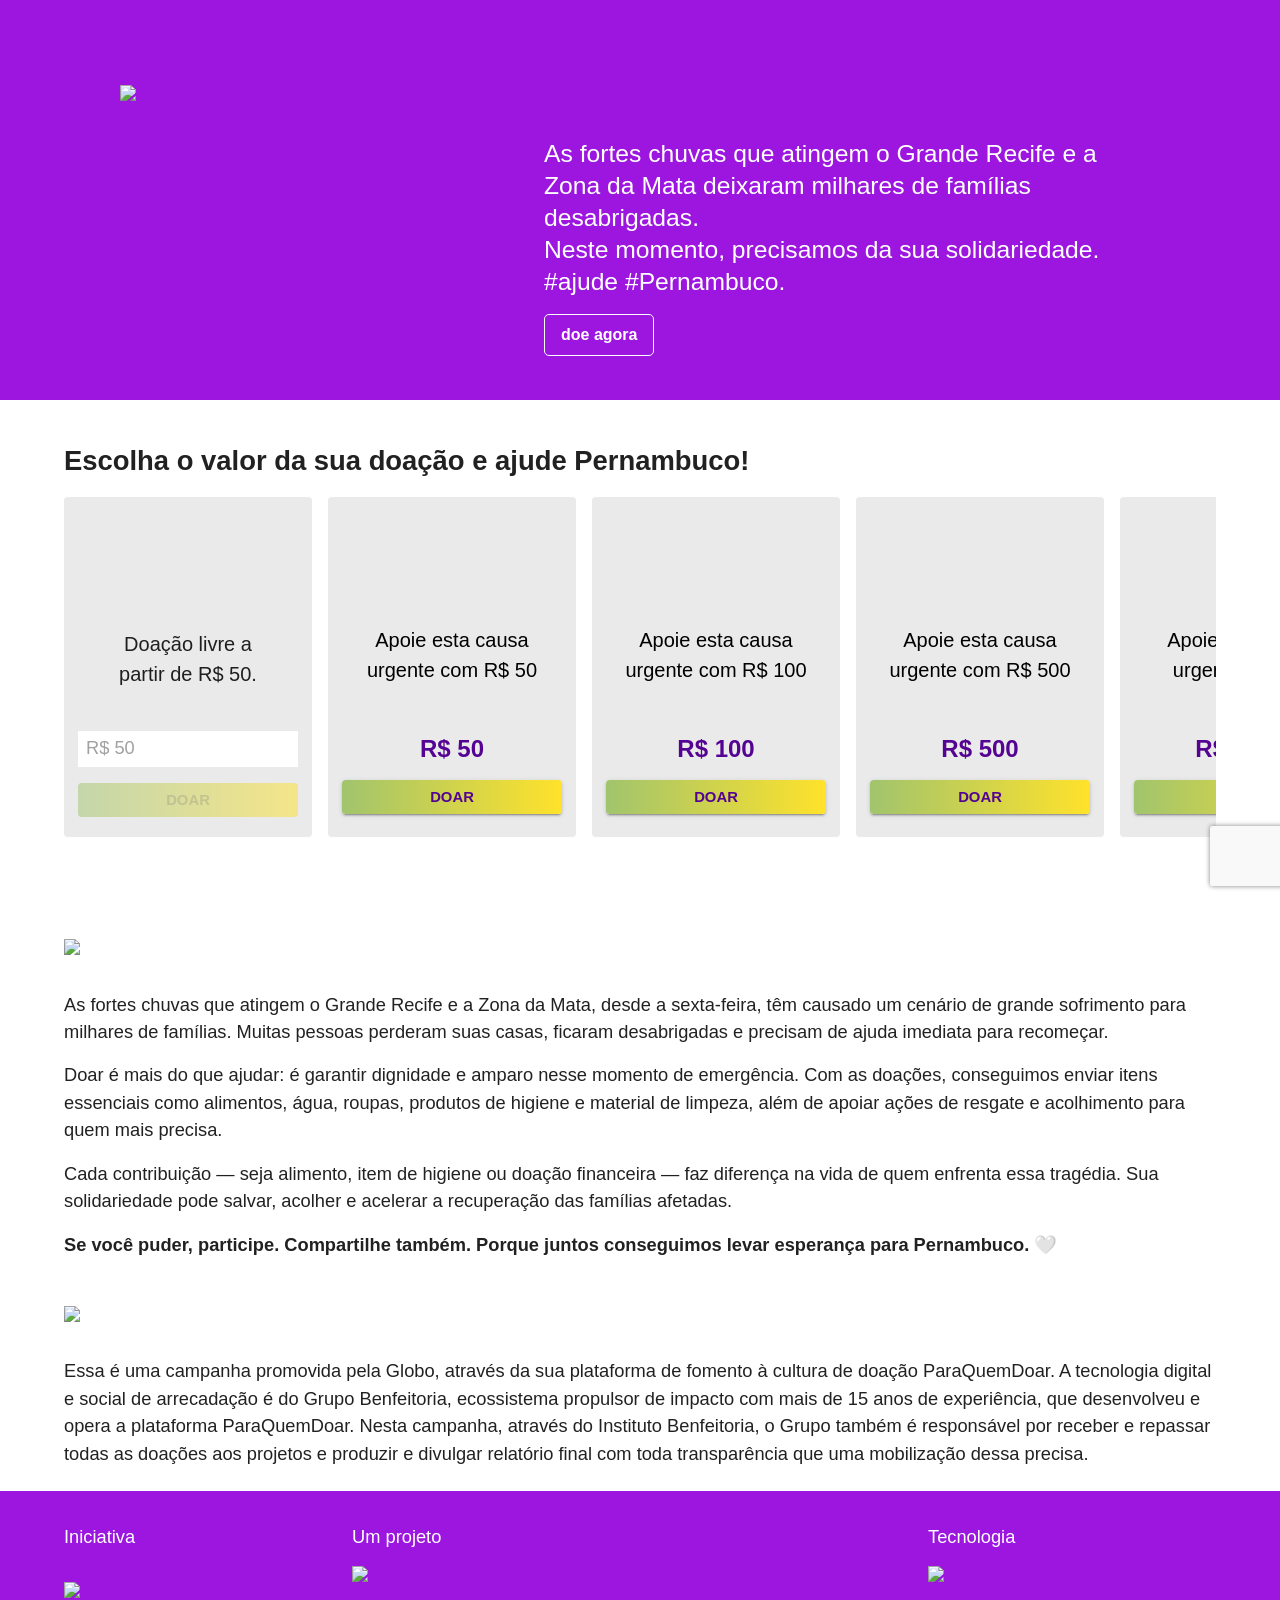
==== frontend/public/campanha-pernambuco.html @ 8fd25de0 "auto-commit for 799fd6f1-0a54-4d97-b07d-13d9258afd46" ====
<!DOCTYPE html> <html lang=pt-BR style><!--
 Page saved with SingleFile 
 url: https://emergencia.paraquemdoar.com.br/?ref=home_banner 
 saved date: Sat May 02 2026 17:21:36 GMT-0300 (Horário Padrão de Brasília)
--><meta charset=utf-8><meta http-equiv=origin-trial content="A7vZI3v+Gz7JfuRolKNM4Aff6zaGuT7X0mf3wtoZTnKv6497cVMnhy03KDqX7kBz/q/[base64]"><meta property=og:description content="As fortes chuvas que atingem o Grande Recife e a Zona da Mata deixaram milhares de famílias desabrigadas. Neste momento, precisamos da sua solidariedade. #ajude #Pernambuco." data-next-head><meta name=keywords content="para quem doar, combate a fome, fome, arrecadação, campanha nacional combate a fome, fundo emergencia, fundo, emergencia, doacao,#" data-next-head><meta name=robots content="index, follow" data-next-head><meta name=language content=Portuguese data-next-head><meta name=viewport content="width=device-width, initial-scale=1" data-next-head><style>:root{--sf-img-6: url("/campanha-assets/img_1.png")}</style><style>@font-face{font-family:"Roboto";font-style:normal;font-weight:400;font-stretch:100%;src:url(/campanha-assets/font_1.woff2)format("woff2");unicode-range:U+0000-00FF,U+0131,U+0152-0153,U+02BB-02BC,U+02C6,U+02DA,U+02DC,U+0304,U+0308,U+0329,U+2000-206F,U+20AC,U+2122,U+2191,U+2193,U+2212,U+2215,U+FEFF,U+FFFD}@font-face{font-family:"Roboto";font-style:normal;font-weight:600;font-stretch:100%;src:url(/campanha-assets/font_2.woff2)format("woff2");unicode-range:U+0000-00FF,U+0131,U+0152-0153,U+02BB-02BC,U+02C6,U+02DA,U+02DC,U+0304,U+0308,U+0329,U+2000-206F,U+20AC,U+2122,U+2191,U+2193,U+2212,U+2215,U+FEFF,U+FFFD}@font-face{font-family:"Roboto";font-style:normal;font-weight:700;font-stretch:100%;src:url(/campanha-assets/font_3.woff2)format("woff2");unicode-range:U+0000-00FF,U+0131,U+0152-0153,U+02BB-02BC,U+02C6,U+02DA,U+02DC,U+0304,U+0308,U+0329,U+2000-206F,U+20AC,U+2122,U+2191,U+2193,U+2212,U+2215,U+FEFF,U+FFFD}</style><title data-next-head>Home | ParaQuemDoar Emergência </title><link rel=icon href="[data-uri]" data-next-head><meta property=og:title content="ParaQuemDoar | SOS Chuvas RS" data-next-head><meta property=og:description content="Chuvas Rio Grande do Sul: doe para organizações que apoiam as vítimas das chuvas no estado" data-next-head><meta property=og:image content=https://sos.benfeitoria.com/og.png data-next-head><style data-emotion=css-global data-s>@font-face{font-family:"Globotipo";src:url(/campanha-assets/font_4.otf)format("opentype");font-weight:400}@font-face{font-family:"Globotipo";src:url(/campanha-assets/font_5.otf)format("opentype");font-weight:700}html,body{margin:0;padding:0}</style><style data-emotion=css-global data-s>html{-webkit-font-smoothing:antialiased;-moz-osx-font-smoothing:grayscale;box-sizing:border-box;-webkit-text-size-adjust:100%}*,*::before,*::after{box-sizing:inherit}b{font-weight:700}body{margin:0;color:rgba(0,0,0,0.87);font-family:Globotipo,Roboto,sans-serif;font-weight:400;font-size:1.1428571428571428rem;line-height:1.5;background-color:#fff}body::backdrop{background-color:#fff}</style><style data-emotion=css-global data-s>@-webkit-keyframes mui-auto-fill{from{display:block}}@keyframes mui-auto-fill{from{display:block}}@-webkit-keyframes mui-auto-fill-cancel{from{display:block}}@keyframes mui-auto-fill-cancel{from{display:block}}</style><style data-emotion="css hhsa2b" data-s>.css-hhsa2b{width:100%;margin-left:auto;box-sizing:border-box;margin-right:auto;display:block;padding-left:16px;padding-right:16px;position:relative;padding-bottom:0px;min-height:400px}@media (min-width:600px){.css-hhsa2b{padding-left:24px;padding-right:24px}}.css-hhsa2b::before{content:"";position:absolute;top:0;left:0;background-color:#9C16E0;width:100%;height:100%;background-repeat:no-repeat}@media (min-width:0px){.css-hhsa2b::before{-webkit-background-size:cover;background-size:cover;background-position-x:initial}}@media (min-width:900px){.css-hhsa2b::before{-webkit-background-size:cover;background-size:cover;background-position-x:center}}@media (min-width:0px){.webp .css-hhsa2b::before{background-image:url(/campanha-assets/img_3.png)}}@media (min-width:900px){.webp .css-hhsa2b::before{background-image:url(/campanha-assets/img_4.png)}}@media (min-width:0px){.no-webp .css-hhsa2b::before{background-image:url(/campanha-assets/img_5.png)}}@media (min-width:900px){.no-webp .css-hhsa2b::before{background-image:url(/campanha-assets/img_6.png)}}</style><style data-emotion="css x3h831" data-s>.css-x3h831{width:100%;margin-left:auto;box-sizing:border-box;margin-right:auto;display:block;padding-left:16px;padding-right:16px}@media (min-width:600px){.css-x3h831{padding-left:24px;padding-right:24px}}@media (min-width:600px){.css-x3h831{max-width:600px}}@media (min-width:900px){.css-x3h831{max-width:900px}}@media (min-width:1536px){.css-x3h831{max-width:1536px}}@media (min-width:1200px){.css-x3h831{max-width:1200px}}</style><style data-emotion="css 190bnnw" data-s>.css-190bnnw{box-sizing:border-box;display:flex;-webkit-box-flex-wrap:wrap;-webkit-flex-wrap:wrap;-ms-flex-wrap:wrap;flex-wrap:wrap;width:100%;-webkit-flex-direction:row;-ms-flex-direction:row;flex-direction:row;padding-top:48px;padding-bottom:16px;position:relative;z-index:1}</style><style data-emotion="css 1f4lqjc" data-s>.css-1f4lqjc{box-sizing:border-box;margin:0;-webkit-flex-direction:row;-ms-flex-direction:row;flex-direction:row;-webkit-flex-basis:100%;-ms-flex-preferred-size:100%;flex-basis:100%;-webkit-box-flex:0;-webkit-flex-grow:0;-ms-flex-positive:0;flex-grow:0;max-width:100%;display:flex;-webkit-box-pack:center;-ms-flex-pack:center;-webkit-justify-content:center;justify-content:center}@media (min-width:600px){.css-1f4lqjc{-webkit-flex-basis:100%;-ms-flex-preferred-size:100%;flex-basis:100%;-webkit-box-flex:0;-webkit-flex-grow:0;-ms-flex-positive:0;flex-grow:0;max-width:100%}}@media (min-width:900px){.css-1f4lqjc{-webkit-flex-basis:41.666667%;-ms-flex-preferred-size:41.666667%;flex-basis:41.666667%;-webkit-box-flex:0;-webkit-flex-grow:0;-ms-flex-positive:0;flex-grow:0;max-width:41.666667%}}@media (min-width:1200px){.css-1f4lqjc{-webkit-flex-basis:41.666667%;-ms-flex-preferred-size:41.666667%;flex-basis:41.666667%;-webkit-box-flex:0;-webkit-flex-grow:0;-ms-flex-positive:0;flex-grow:0;max-width:41.666667%}}@media (min-width:1536px){.css-1f4lqjc{-webkit-flex-basis:41.666667%;-ms-flex-preferred-size:41.666667%;flex-basis:41.666667%;-webkit-box-flex:0;-webkit-flex-grow:0;-ms-flex-positive:0;flex-grow:0;max-width:41.666667%}}</style><style data-emotion="css 6fykio" data-s>.css-6fykio{position:relative;margin-top:2em;margin-bottom:1em;width:369px;height:171px}@media (min-width:900px){.css-6fykio{width:369px;height:171px}}</style><style data-emotion="css iol86l" data-s>.css-iol86l{box-sizing:border-box;margin:0;-webkit-flex-direction:row;-ms-flex-direction:row;flex-direction:row;-webkit-flex-basis:100%;-ms-flex-preferred-size:100%;flex-basis:100%;-webkit-box-flex:0;-webkit-flex-grow:0;-ms-flex-positive:0;flex-grow:0;max-width:100%}@media (min-width:600px){.css-iol86l{-webkit-flex-basis:100%;-ms-flex-preferred-size:100%;flex-basis:100%;-webkit-box-flex:0;-webkit-flex-grow:0;-ms-flex-positive:0;flex-grow:0;max-width:100%}}@media (min-width:900px){.css-iol86l{-webkit-flex-basis:50%;-ms-flex-preferred-size:50%;flex-basis:50%;-webkit-box-flex:0;-webkit-flex-grow:0;-ms-flex-positive:0;flex-grow:0;max-width:50%}}@media (min-width:1200px){.css-iol86l{-webkit-flex-basis:50%;-ms-flex-preferred-size:50%;flex-basis:50%;-webkit-box-flex:0;-webkit-flex-grow:0;-ms-flex-positive:0;flex-grow:0;max-width:50%}}@media (min-width:1536px){.css-iol86l{-webkit-flex-basis:50%;-ms-flex-preferred-size:50%;flex-basis:50%;-webkit-box-flex:0;-webkit-flex-grow:0;-ms-flex-positive:0;flex-grow:0;max-width:50%}}</style><style data-emotion="css qd5j9j" data-s>.css-qd5j9j{margin:0;font-family:Globotipo,Roboto,sans-serif;font-size:1.1428571428571428rem;color:#fff;font-weight:400;line-height:1.3em}@media (min-width:0px){.css-qd5j9j{font-size:1.05em;padding-top:5px}}@media (min-width:900px){.css-qd5j9j{font-size:1.35em;padding-top:90px}}</style><style data-emotion="css 1yuhvjn" data-s>.css-1yuhvjn{margin-top:16px}</style><style data-emotion="css j0gkeq" data-s>.css-j0gkeq:hover{-webkit-text-decoration:none;text-decoration:none;background-color:rgb(58,2,102);box-shadow:0px 2px 4px -1px rgba(0,0,0,0.2),0px 4px 5px 0px rgba(0,0,0,0.14),0px 1px 10px 0px rgba(0,0,0,0.12)}@media (hover:none){.css-j0gkeq:hover{background-color:#540393}}.css-j0gkeq:active{box-shadow:0px 5px 5px -3px rgba(0,0,0,0.2),0px 8px 10px 1px rgba(0,0,0,0.14),0px 3px 14px 2px rgba(0,0,0,0.12)}.css-j0gkeq:hover{box-shadow:none}.css-j0gkeq:active{box-shadow:none}</style><style data-emotion="css 185378h" data-s>.css-185378h{display:inline-flex;-webkit-align-items:center;-webkit-box-align:center;-ms-flex-align:center;align-items:center;-webkit-box-pack:center;-ms-flex-pack:center;-webkit-justify-content:center;justify-content:center;position:relative;box-sizing:border-box;-webkit-tap-highlight-color:transparent;outline:0;margin:0;cursor:pointer;-webkit-user-select:none;-moz-user-select:none;-ms-user-select:none;user-select:none;vertical-align:middle;-moz-appearance:none;-webkit-appearance:none;-webkit-text-decoration:none;text-decoration:none;font-family:Globotipo,Roboto,sans-serif;font-size:1rem;line-height:1.75;min-width:64px;padding:6px 16px;-webkit-transition:background-color 250ms cubic-bezier(0.4,0,0.2,1) 0ms,box-shadow 250ms cubic-bezier(0.4,0,0.2,1) 0ms,border-color 250ms cubic-bezier(0.4,0,0.2,1) 0ms,color 250ms cubic-bezier(0.4,0,0.2,1) 0ms;transition:background-color 250ms cubic-bezier(0.4,0,0.2,1) 0ms,box-shadow 250ms cubic-bezier(0.4,0,0.2,1) 0ms,border-color 250ms cubic-bezier(0.4,0,0.2,1) 0ms,color 250ms cubic-bezier(0.4,0,0.2,1) 0ms;color:#ffffff;box-shadow:none;font-weight:700;border-radius:5px;border:1px solid white;background-color:transparent;text-transform:lowercase}.css-185378h::-moz-focus-inner{border-style:none}.css-185378h:hover{-webkit-text-decoration:none;text-decoration:none;background-color:rgb(58,2,102);box-shadow:0px 2px 4px -1px rgba(0,0,0,0.2),0px 4px 5px 0px rgba(0,0,0,0.14),0px 1px 10px 0px rgba(0,0,0,0.12)}@media (hover:none){.css-185378h:hover{background-color:#540393}}.css-185378h:active{box-shadow:0px 5px 5px -3px rgba(0,0,0,0.2),0px 8px 10px 1px rgba(0,0,0,0.14),0px 3px 14px 2px rgba(0,0,0,0.12)}.css-185378h:hover{box-shadow:none}.css-185378h:active{box-shadow:none}</style><style data-emotion="css 1lfxtpc" data-s>.css-1lfxtpc{width:100%;margin-left:auto;box-sizing:border-box;margin-right:auto;display:block;padding-left:16px;padding-right:16px;margin-top:8px}@media (min-width:600px){.css-1lfxtpc{padding-left:24px;padding-right:24px}}</style><style data-emotion="css x3h831" data-s>.css-x3h831{width:100%;margin-left:auto;box-sizing:border-box;margin-right:auto;display:block;padding-left:16px;padding-right:16px}@media (min-width:600px){.css-x3h831{padding-left:24px;padding-right:24px}}@media (min-width:600px){.css-x3h831{max-width:600px}}@media (min-width:900px){.css-x3h831{max-width:900px}}@media (min-width:1536px){.css-x3h831{max-width:1536px}}@media (min-width:1200px){.css-x3h831{max-width:1200px}}</style><style data-emotion="css 1no2vvk" data-s>.css-1no2vvk{padding-top:32px;padding-bottom:32px}@media (min-width:0px){.css-1no2vvk{display:block}}@media (min-width:900px){.css-1no2vvk{display:block}}@media (min-width:1200px){.css-1no2vvk{display:block}}@media (min-width:1536px){.css-1no2vvk{display:block}}</style><style data-emotion="css 1rsjs96" data-s>.css-1rsjs96{margin:0;font-family:Globotipo,Roboto,sans-serif;line-height:1.5;font-weight:700;font-size:1.5em;margin-top:0px;margin-bottom:0px}</style><style data-emotion="css okys97" data-s>.css-okys97{margin:0;font-family:Globotipo,Roboto,sans-serif;line-height:1.5;font-weight:400;font-size:1em;margin-bottom:16px;color:#888888}</style><style data-emotion="css ag9plw" data-s>.css-ag9plw{display:flex;-webkit-flex-direction:row;-ms-flex-direction:row;flex-direction:row;padding-top:16px;padding-bottom:16px;overflow:auto}.css-ag9plw>:not(style):not(style){margin:0}.css-ag9plw>:not(style)~:not(style){margin-left:16px}.css-ag9plw::-webkit-scrollbar{background-color:#d6d6d6;border-radius:100vw;margin-block:.5em;height:.75em}.css-ag9plw::-webkit-scrollbar-track{border-radius:100vw}.css-ag9plw::-webkit-scrollbar-thumb{background-color:#540393;border-radius:100vw}</style><style data-emotion="css dvxtzn" data-s>.css-dvxtzn{display:flex;-webkit-flex-direction:column;-ms-flex-direction:column;flex-direction:column;-webkit-align-items:center;-webkit-box-align:center;-ms-flex-align:center;align-items:center}</style><style data-emotion="css 1jdmlt9" data-s>.css-1jdmlt9{background-color:#EAEAEA;padding:23px 13px;min-width:248px;min-height:340px;border-radius:4px;border:1px solid transparent}.css-1jdmlt9:hover{border:1px solid #000}</style><style data-emotion="css 146i0gf" data-s>.css-146i0gf{margin-bottom:8px;text-align:center}</style><style data-emotion="css 17earuj" data-s>.css-17earuj{margin:0;font-family:Globotipo,Roboto,sans-serif;font-size:1.1428571428571428rem;padding-left:16px;padding-right:16px;line-height:1.2;text-align:center;min-height:1.4em;display:inlineBlock;-webkit-align-items:center;-webkit-box-align:center;-ms-flex-align:center;align-items:center;font-weight:800;color:#454545}</style><style data-emotion="css 1ai08pb" data-s>.css-1ai08pb{margin:0;font-family:Globotipo,Roboto,sans-serif;font-weight:400;line-height:1.5;font-size:1.25rem;min-height:35%;text-align:center;padding-left:16px;padding-right:16px}</style><style data-emotion="css 1wff835" data-s>.css-1wff835{display:flex;background-color:#fff;margin-bottom:16px}</style><style data-emotion="css vp5sgr" data-s>.css-vp5sgr{font-family:Globotipo,Roboto,sans-serif;font-weight:400;font-size:1.1428571428571428rem;line-height:1.4375em;color:rgba(0,0,0,0.87);box-sizing:border-box;cursor:text;display:inline-flex;-webkit-align-items:center;-webkit-box-align:center;-ms-flex-align:center;align-items:center;position:relative;background-color:#fff;border:1px solid linear-gradient(90deg,rgba(161,196,109,1) 0%,rgba(255,226,43,1) 100%);padding-left:8px;padding-right:8px}</style><style data-emotion="css mnn31" data-s>.css-mnn31{font:inherit;letter-spacing:inherit;color:currentColor;padding:4px 0 5px;border:0;box-sizing:content-box;background:none;height:1.4375em;margin:0;-webkit-tap-highlight-color:transparent;display:block;min-width:0;width:100%;-webkit-animation-name:mui-auto-fill-cancel;animation-name:mui-auto-fill-cancel;-webkit-animation-duration:10ms;animation-duration:10ms}.css-mnn31::-webkit-input-placeholder{color:currentColor;opacity:0.42;-webkit-transition:opacity 200ms cubic-bezier(0.4,0,0.2,1) 0ms;transition:opacity 200ms cubic-bezier(0.4,0,0.2,1) 0ms}.css-mnn31::-moz-placeholder{color:currentColor;opacity:0.42;-webkit-transition:opacity 200ms cubic-bezier(0.4,0,0.2,1) 0ms;transition:opacity 200ms cubic-bezier(0.4,0,0.2,1) 0ms}.css-mnn31:-ms-input-placeholder{color:currentColor;opacity:0.42;-webkit-transition:opacity 200ms cubic-bezier(0.4,0,0.2,1) 0ms;transition:opacity 200ms cubic-bezier(0.4,0,0.2,1) 0ms}.css-mnn31::-ms-input-placeholder{color:currentColor;opacity:0.42;-webkit-transition:opacity 200ms cubic-bezier(0.4,0,0.2,1) 0ms;transition:opacity 200ms cubic-bezier(0.4,0,0.2,1) 0ms}.css-mnn31:focus{outline:0}.css-mnn31:invalid{box-shadow:none}.css-mnn31::-webkit-search-decoration{-webkit-appearance:none}label[data-shrink=false]+.MuiInputBase-formControl .css-mnn31::-webkit-input-placeholder{opacity:0!important}label[data-shrink=false]+.MuiInputBase-formControl .css-mnn31::-moz-placeholder{opacity:0!important}label[data-shrink=false]+.MuiInputBase-formControl .css-mnn31:-ms-input-placeholder{opacity:0!important}label[data-shrink=false]+.MuiInputBase-formControl .css-mnn31::-ms-input-placeholder{opacity:0!important}label[data-shrink=false]+.MuiInputBase-formControl .css-mnn31:focus::-webkit-input-placeholder{opacity:0.42}label[data-shrink=false]+.MuiInputBase-formControl .css-mnn31:focus::-moz-placeholder{opacity:0.42}label[data-shrink=false]+.MuiInputBase-formControl .css-mnn31:focus:-ms-input-placeholder{opacity:0.42}label[data-shrink=false]+.MuiInputBase-formControl .css-mnn31:focus::-ms-input-placeholder{opacity:0.42}.css-mnn31:-webkit-autofill{-webkit-animation-duration:5000s;animation-duration:5000s;-webkit-animation-name:mui-auto-fill;animation-name:mui-auto-fill}</style><style data-emotion="css rbukzx" data-s>.css-rbukzx:hover{-webkit-text-decoration:none;text-decoration:none;box-shadow:0px 2px 4px -1px rgba(0,0,0,0.2),0px 4px 5px 0px rgba(0,0,0,0.14),0px 1px 10px 0px rgba(0,0,0,0.12)}@media (hover:none){.css-rbukzx:hover{background-color:#fff}}.css-rbukzx:active{box-shadow:0px 5px 5px -3px rgba(0,0,0,0.2),0px 8px 10px 1px rgba(0,0,0,0.14),0px 3px 14px 2px rgba(0,0,0,0.12)}</style><style data-emotion="css 1wls3th" data-s>.css-1wls3th{display:inline-flex;-webkit-align-items:center;-webkit-box-align:center;-ms-flex-align:center;align-items:center;-webkit-box-pack:center;-ms-flex-pack:center;-webkit-justify-content:center;justify-content:center;position:relative;box-sizing:border-box;-webkit-tap-highlight-color:transparent;outline:0;border:0;margin:0;cursor:pointer;-webkit-user-select:none;-moz-user-select:none;-ms-user-select:none;user-select:none;vertical-align:middle;-moz-appearance:none;-webkit-appearance:none;-webkit-text-decoration:none;text-decoration:none;font-family:Globotipo,Roboto,sans-serif;font-size:0.9285714285714285rem;line-height:1.75;text-transform:uppercase;min-width:64px;padding:4px 10px;border-radius:4px;-webkit-transition:background-color 250ms cubic-bezier(0.4,0,0.2,1) 0ms,box-shadow 250ms cubic-bezier(0.4,0,0.2,1) 0ms,border-color 250ms cubic-bezier(0.4,0,0.2,1) 0ms,color 250ms cubic-bezier(0.4,0,0.2,1) 0ms;transition:background-color 250ms cubic-bezier(0.4,0,0.2,1) 0ms,box-shadow 250ms cubic-bezier(0.4,0,0.2,1) 0ms,border-color 250ms cubic-bezier(0.4,0,0.2,1) 0ms,color 250ms cubic-bezier(0.4,0,0.2,1) 0ms;background-color:#fff;box-shadow:0px 3px 1px -2px rgba(0,0,0,0.2),0px 2px 2px 0px rgba(0,0,0,0.14),0px 1px 5px 0px rgba(0,0,0,0.12);width:100%;background:linear-gradient(90deg,rgba(161,196,109,1) 0%,rgba(255,226,43,1) 100%);color:#540393;font-weight:800}.css-1wls3th::-moz-focus-inner{border-style:none}.css-1wls3th.Mui-disabled{pointer-events:none;cursor:default}.css-1wls3th:hover{-webkit-text-decoration:none;text-decoration:none;box-shadow:0px 2px 4px -1px rgba(0,0,0,0.2),0px 4px 5px 0px rgba(0,0,0,0.14),0px 1px 10px 0px rgba(0,0,0,0.12)}@media (hover:none){.css-1wls3th:hover{background-color:#fff}}.css-1wls3th:active{box-shadow:0px 5px 5px -3px rgba(0,0,0,0.2),0px 8px 10px 1px rgba(0,0,0,0.14),0px 3px 14px 2px rgba(0,0,0,0.12)}.css-1wls3th.Mui-disabled{color:rgba(0,0,0,0.26);box-shadow:none;background-color:rgba(0,0,0,0.12)}</style><style data-emotion="css hw6xi2" data-s>.css-hw6xi2{border:0;border-bottom:1px solid #000;color:#000;background-color:transparent;font-size:14px;font-family:Montserrat,sans serif;padding:10px 15px 3px;cursor:pointer;visibility:hidden}</style><style data-emotion="css vwxfcz" data-s>.css-vwxfcz{background-color:#EAEAEA;padding:23px 13px;min-width:248px;min-height:340px;border-radius:4px;border:1px solid transparent;cursor:pointer}.css-vwxfcz:hover{border:1px solid #000}.css-vwxfcz:hover .reward-list__overlay-button{opacity:1!important}</style><style data-emotion="css m0h6qr" data-s>.css-m0h6qr{position:relative;margin-bottom:8px}</style><style data-emotion="css wj02zp" data-s>.css-wj02zp{margin:0;font-family:Globotipo,Roboto,sans-serif;text-align:center;line-height:1.2;font-size:1.8em;font-weight:700;margin-top:8px;margin-bottom:16px;color:#540393}</style><style data-emotion="css h9zax1" data-s>.css-h9zax1{width:100%;font-family:Globotipo,Roboto,sans-serif;font-weight:400;font-size:1.1428571428571428rem;line-height:1.5}</style><style data-emotion="css jm3jaw" data-s>.css-jm3jaw{width:100%;margin-left:auto;box-sizing:border-box;margin-right:auto;display:block;padding-left:16px;padding-right:16px;padding-top:24px;padding-bottom:24px}@media (min-width:600px){.css-jm3jaw{padding-left:24px;padding-right:24px}}</style><style data-emotion="css x3h831" data-s>.css-x3h831{width:100%;margin-left:auto;box-sizing:border-box;margin-right:auto;display:block;padding-left:16px;padding-right:16px}@media (min-width:600px){.css-x3h831{padding-left:24px;padding-right:24px}}@media (min-width:600px){.css-x3h831{max-width:600px}}@media (min-width:900px){.css-x3h831{max-width:900px}}@media (min-width:1536px){.css-x3h831{max-width:1536px}}@media (min-width:1200px){.css-x3h831{max-width:1200px}}</style><style data-emotion="css i3pbo" data-s>.css-i3pbo{margin-bottom:24px}</style><style data-emotion="css 1h8f92p" data-s>.css-1h8f92p{margin:0;font-family:Globotipo,Roboto,sans-serif;font-weight:400;font-size:1.1428571428571428rem;line-height:1.5;margin-bottom:16px}</style><style data-emotion="css 10novgx" data-s>.css-10novgx{margin:0;font-family:Globotipo,Roboto,sans-serif;font-size:1.1428571428571428rem;line-height:1.5;margin-bottom:16px;font-weight:700}</style><style data-emotion="css 13wsnxy" data-s>.css-13wsnxy{width:100%;margin-left:auto;box-sizing:border-box;margin-right:auto;display:block;padding-left:16px;padding-right:16px;padding-top:8px;padding-bottom:8px}@media (min-width:600px){.css-13wsnxy{padding-left:24px;padding-right:24px}}</style><style data-emotion="css 1i8dzhp" data-s>.css-1i8dzhp{box-sizing:border-box;display:flex;-webkit-box-flex-wrap:wrap;-webkit-flex-wrap:wrap;-ms-flex-wrap:wrap;flex-wrap:wrap;width:100%;-webkit-flex-direction:row;-ms-flex-direction:row;flex-direction:row;margin-bottom:16px}</style><style data-emotion="css 19egsyp" data-s>.css-19egsyp{box-sizing:border-box;margin:0;-webkit-flex-direction:row;-ms-flex-direction:row;flex-direction:row;-webkit-flex-basis:100%;-ms-flex-preferred-size:100%;flex-basis:100%;-webkit-box-flex:0;-webkit-flex-grow:0;-ms-flex-positive:0;flex-grow:0;max-width:100%}@media (min-width:600px){.css-19egsyp{-webkit-flex-basis:100%;-ms-flex-preferred-size:100%;flex-basis:100%;-webkit-box-flex:0;-webkit-flex-grow:0;-ms-flex-positive:0;flex-grow:0;max-width:100%}}@media (min-width:900px){.css-19egsyp{-webkit-flex-basis:33.333333%;-ms-flex-preferred-size:33.333333%;flex-basis:33.333333%;-webkit-box-flex:0;-webkit-flex-grow:0;-ms-flex-positive:0;flex-grow:0;max-width:33.333333%}}@media (min-width:1200px){.css-19egsyp{-webkit-flex-basis:33.333333%;-ms-flex-preferred-size:33.333333%;flex-basis:33.333333%;-webkit-box-flex:0;-webkit-flex-grow:0;-ms-flex-positive:0;flex-grow:0;max-width:33.333333%}}@media (min-width:1536px){.css-19egsyp{-webkit-flex-basis:33.333333%;-ms-flex-preferred-size:33.333333%;flex-basis:33.333333%;-webkit-box-flex:0;-webkit-flex-grow:0;-ms-flex-positive:0;flex-grow:0;max-width:33.333333%}}</style><style data-emotion="css 1jt499g" data-s>.css-1jt499g{text-align:center;width:90%;background-color:#F1F1F1;border-radius:10px;margin-bottom:16px}</style><style data-emotion="css qil7bq" data-s>.css-qil7bq{width:auto;height:146px;padding:10px 0}</style><style data-emotion="css r23v6t" data-s>.css-r23v6t{margin:0;font-family:Globotipo,Roboto,sans-serif;font-weight:400;font-size:1.1428571428571428rem;line-height:1.5;margin-bottom:16px;width:90%}</style><style data-emotion="css 1pon3u2" data-s>.css-1pon3u2{width:100%;margin-left:auto;box-sizing:border-box;margin-right:auto;display:block;padding-left:16px;padding-right:16px;position:relative;background:#F1f1f1;padding-top:16px;padding-bottom:16px}@media (min-width:600px){.css-1pon3u2{padding-left:24px;padding-right:24px}}</style><style data-emotion="css x3h831" data-s>.css-x3h831{width:100%;margin-left:auto;box-sizing:border-box;margin-right:auto;display:block;padding-left:16px;padding-right:16px}@media (min-width:600px){.css-x3h831{padding-left:24px;padding-right:24px}}@media (min-width:600px){.css-x3h831{max-width:600px}}@media (min-width:900px){.css-x3h831{max-width:900px}}@media (min-width:1536px){.css-x3h831{max-width:1536px}}@media (min-width:1200px){.css-x3h831{max-width:1200px}}</style><style data-emotion="css 1vg9kd3" data-s>.css-1vg9kd3{box-sizing:border-box;display:flex;-webkit-box-flex-wrap:wrap;-webkit-flex-wrap:wrap;-ms-flex-wrap:wrap;flex-wrap:wrap;width:100%;-webkit-flex-direction:row;-ms-flex-direction:row;flex-direction:row;position:relative;z-index:1}</style><style data-emotion="css okzkdw" data-s>.css-okzkdw{box-sizing:border-box;margin:0;-webkit-flex-direction:row;-ms-flex-direction:row;flex-direction:row;-webkit-flex-basis:100%;-ms-flex-preferred-size:100%;flex-basis:100%;-webkit-box-flex:0;-webkit-flex-grow:0;-ms-flex-positive:0;flex-grow:0;max-width:100%}@media (min-width:600px){.css-okzkdw{-webkit-flex-basis:100%;-ms-flex-preferred-size:100%;flex-basis:100%;-webkit-box-flex:0;-webkit-flex-grow:0;-ms-flex-positive:0;flex-grow:0;max-width:100%}}@media (min-width:900px){.css-okzkdw{-webkit-flex-basis:58.333333%;-ms-flex-preferred-size:58.333333%;flex-basis:58.333333%;-webkit-box-flex:0;-webkit-flex-grow:0;-ms-flex-positive:0;flex-grow:0;max-width:58.333333%}}@media (min-width:1200px){.css-okzkdw{-webkit-flex-basis:58.333333%;-ms-flex-preferred-size:58.333333%;flex-basis:58.333333%;-webkit-box-flex:0;-webkit-flex-grow:0;-ms-flex-positive:0;flex-grow:0;max-width:58.333333%}}@media (min-width:1536px){.css-okzkdw{-webkit-flex-basis:58.333333%;-ms-flex-preferred-size:58.333333%;flex-basis:58.333333%;-webkit-box-flex:0;-webkit-flex-grow:0;-ms-flex-positive:0;flex-grow:0;max-width:58.333333%}}@media (min-width:0px){.css-okzkdw{padding-right:0px;display:block}}@media (min-width:900px){.css-okzkdw{padding-right:0px;display:block}}</style><style data-emotion="css hvj0y7" data-s>.css-hvj0y7{display:flex;-webkit-align-items:center;-webkit-box-align:center;-ms-flex-align:center;align-items:center;width:100%;height:100%;padding-top:16px;padding-bottom:16px;padding-right:16px}</style><style data-emotion="css pttq4w" data-s>.css-pttq4w{position:relative;padding-bottom:56.25%;height:0%;overflow:hidden;max-width:100%;width:100%}</style><style data-emotion="css 122y91a" data-s>.css-122y91a{position:absolute;top:0;left:0;width:100%;height:100%}</style><style data-emotion="css hb5o8q" data-s>.css-hb5o8q{box-sizing:border-box;margin:0;-webkit-flex-direction:row;-ms-flex-direction:row;flex-direction:row;-webkit-flex-basis:100%;-ms-flex-preferred-size:100%;flex-basis:100%;-webkit-box-flex:0;-webkit-flex-grow:0;-ms-flex-positive:0;flex-grow:0;max-width:100%;padding-top:16px;padding-bottom:16px;padding-left:16px}@media (min-width:600px){.css-hb5o8q{-webkit-flex-basis:100%;-ms-flex-preferred-size:100%;flex-basis:100%;-webkit-box-flex:0;-webkit-flex-grow:0;-ms-flex-positive:0;flex-grow:0;max-width:100%}}@media (min-width:900px){.css-hb5o8q{-webkit-flex-basis:33.333333%;-ms-flex-preferred-size:33.333333%;flex-basis:33.333333%;-webkit-box-flex:0;-webkit-flex-grow:0;-ms-flex-positive:0;flex-grow:0;max-width:33.333333%}}@media (min-width:1200px){.css-hb5o8q{-webkit-flex-basis:33.333333%;-ms-flex-preferred-size:33.333333%;flex-basis:33.333333%;-webkit-box-flex:0;-webkit-flex-grow:0;-ms-flex-positive:0;flex-grow:0;max-width:33.333333%}}@media (min-width:1536px){.css-hb5o8q{-webkit-flex-basis:33.333333%;-ms-flex-preferred-size:33.333333%;flex-basis:33.333333%;-webkit-box-flex:0;-webkit-flex-grow:0;-ms-flex-positive:0;flex-grow:0;max-width:33.333333%}}</style><style data-emotion="css cegwrd" data-s>.css-cegwrd{margin:0;font-family:Globotipo,Roboto,sans-serif;line-height:1.5;font-size:1.25em;font-weight:700;margin-bottom:16px}</style><style data-emotion="css 1wgfxm" data-s>.css-1wgfxm{margin:0;font-family:Globotipo,Roboto,sans-serif;font-weight:400;font-size:1.1428571428571428rem;line-height:1.5;margin-bottom:16px}</style><style data-emotion="css 1q7axfm" data-s>.css-1q7axfm{margin:0;font-family:Globotipo,Roboto,sans-serif;font-weight:400;font-size:1.1428571428571428rem;line-height:1.5;margin-bottom:8px}</style><style data-emotion="css 1opar6q" data-s>.css-1opar6q{background-color:#fff;color:rgba(0,0,0,0.87);-webkit-transition:box-shadow 300ms cubic-bezier(0.4,0,0.2,1) 0ms;transition:box-shadow 300ms cubic-bezier(0.4,0,0.2,1) 0ms;box-shadow:none;width:100%;margin-left:auto;box-sizing:border-box;margin-right:auto;display:block;padding-left:16px;padding-right:16px;margin-top:0px;background:#9C16E0;border-radius:0}@media (min-width:600px){.css-1opar6q{padding-left:24px;padding-right:24px}}</style><style data-emotion="css x3h831" data-s>.css-x3h831{width:100%;margin-left:auto;box-sizing:border-box;margin-right:auto;display:block;padding-left:16px;padding-right:16px}@media (min-width:600px){.css-x3h831{padding-left:24px;padding-right:24px}}@media (min-width:600px){.css-x3h831{max-width:600px}}@media (min-width:900px){.css-x3h831{max-width:900px}}@media (min-width:1536px){.css-x3h831{max-width:1536px}}@media (min-width:1200px){.css-x3h831{max-width:1200px}}</style><style data-emotion="css i5lbbd" data-s>.css-i5lbbd{box-sizing:border-box;display:flex;-webkit-box-flex-wrap:wrap;-webkit-flex-wrap:wrap;-ms-flex-wrap:wrap;flex-wrap:wrap;width:100%;-webkit-flex-direction:row;-ms-flex-direction:row;flex-direction:row;padding-top:32px;padding-bottom:32px}</style><style data-emotion="css p8xe3k" data-s>.css-p8xe3k{box-sizing:border-box;margin:0;display:flex;-webkit-flex-direction:column;-ms-flex-direction:column;flex-direction:column;-webkit-box-pack:start;-ms-flex-pack:start;-webkit-justify-content:flex-start;justify-content:flex-start}@media (min-width:900px){.css-p8xe3k{-webkit-flex-basis:25%;-ms-flex-preferred-size:25%;flex-basis:25%;-webkit-box-flex:0;-webkit-flex-grow:0;-ms-flex-positive:0;flex-grow:0;max-width:25%}}@media (min-width:1200px){.css-p8xe3k{-webkit-flex-basis:25%;-ms-flex-preferred-size:25%;flex-basis:25%;-webkit-box-flex:0;-webkit-flex-grow:0;-ms-flex-positive:0;flex-grow:0;max-width:25%}}@media (min-width:1536px){.css-p8xe3k{-webkit-flex-basis:25%;-ms-flex-preferred-size:25%;flex-basis:25%;-webkit-box-flex:0;-webkit-flex-grow:0;-ms-flex-positive:0;flex-grow:0;max-width:25%}}</style><style data-emotion="css 10vmmvq" data-s>.css-10vmmvq{margin:0;font-family:Globotipo,Roboto,sans-serif;font-weight:400;line-height:1.5;font-size:1em;margin-bottom:16px;color:#fff}</style><style data-emotion="css 1vcg5l5" data-s>.css-1vcg5l5{margin-top:16px}@media (min-width:0px){.css-1vcg5l5{margin-right:16px;margin-bottom:16px}}@media (min-width:900px){.css-1vcg5l5{margin-right:40px;margin-bottom:0px}}</style><style data-emotion="css 8n4q48" data-s>.css-8n4q48{display:flex;-webkit-align-items:center;-webkit-box-align:center;-ms-flex-align:center;align-items:center}@media (min-width:0px){.css-8n4q48{-webkit-box-flex-wrap:wrap;-webkit-flex-wrap:wrap;-ms-flex-wrap:wrap;flex-wrap:wrap}}@media (min-width:900px){.css-8n4q48{-webkit-box-flex-wrap:nowrap;-webkit-flex-wrap:nowrap;-ms-flex-wrap:nowrap;flex-wrap:nowrap}}</style><style data-emotion="css mjzvwy" data-s>@media (min-width:0px){.css-mjzvwy{margin-right:16px;margin-bottom:16px}}@media (min-width:900px){.css-mjzvwy{margin-right:40px;margin-bottom:0px}}</style><style data-emotion="css 1bqgyid" data-s>.css-1bqgyid{box-sizing:border-box;margin:0;display:flex;-webkit-flex-direction:row;-ms-flex-direction:row;flex-direction:row;-webkit-box-pack:start;-ms-flex-pack:start;-webkit-justify-content:flex-start;justify-content:flex-start}@media (min-width:900px){.css-1bqgyid{-webkit-flex-basis:25%;-ms-flex-preferred-size:25%;flex-basis:25%;-webkit-box-flex:0;-webkit-flex-grow:0;-ms-flex-positive:0;flex-grow:0;max-width:25%}}@media (min-width:1200px){.css-1bqgyid{-webkit-flex-basis:25%;-ms-flex-preferred-size:25%;flex-basis:25%;-webkit-box-flex:0;-webkit-flex-grow:0;-ms-flex-positive:0;flex-grow:0;max-width:25%}}@media (min-width:1536px){.css-1bqgyid{-webkit-flex-basis:25%;-ms-flex-preferred-size:25%;flex-basis:25%;-webkit-box-flex:0;-webkit-flex-grow:0;-ms-flex-positive:0;flex-grow:0;max-width:25%}}</style><style data-emotion="css 1eb6ywi" data-s>.css-1eb6ywi{margin:0;font-family:Globotipo,Roboto,sans-serif;font-weight:400;line-height:1.5;font-size:1em;margin-bottom:0px;color:#fff}</style><style data-emotion=css data-s>.css-w0pj6f{overflow:hidden;pointer-events:none;position:absolute;z-index:0;inset:0px;border-radius:inherit}</style><meta name=referrer content=no-referrer><link rel=canonical href="https://emergencia.paraquemdoar.com.br/?ref=home_banner"><meta http-equiv=content-security-policy content="default-src 'none'; font-src 'self' data:; img-src 'self' data:; style-src 'unsafe-inline'; media-src 'self' data:; script-src 'unsafe-inline' data:; object-src 'self' data:; frame-src 'self' data:;"><body cz-shortcut-listen=true class=webp><div id=__next><div><div class="MuiContainer-root css-hhsa2b"><div class="MuiContainer-root MuiContainer-maxWidthLg MuiContainer-fixed css-x3h831"><div class="MuiGrid-root MuiGrid-container css-190bnnw"><div class="MuiGrid-root MuiGrid-item MuiGrid-grid-xs-12 MuiGrid-grid-md-5 css-1f4lqjc"><div class=css-6fykio><img alt="Logo Fundo Emergência ParaQuemDoar" loading=lazy width=369 height=171 decoding=async data-nimg=1 style=color:transparent srcset src="/campanha-assets/img_7.webp" sizes></div></div><div class="MuiGrid-root MuiGrid-item MuiGrid-grid-xs-12 MuiGrid-grid-md-6 css-iol86l"><p class="MuiTypography-root MuiTypography-body1 css-qd5j9j">As fortes chuvas que atingem o Grande Recife e a Zona da Mata deixaram milhares de famílias desabrigadas.<br>Neste momento, precisamos da sua solidariedade. #ajude #Pernambuco.<div class="MuiBox-root css-1yuhvjn"><a class="MuiButtonBase-root MuiButton-root MuiButton-contained MuiButton-containedSecondary MuiButton-sizeMedium MuiButton-containedSizeMedium MuiButton-colorSecondary MuiButton-disableElevation css-185378h" tabindex=0 href=#doacao mr=2 py=1.5 px=4 font-size=1em font-weight=700>doe agora<span class="MuiTouchRipple-root css-w0pj6f"></span></a></div></div></div></div></div><div class="MuiContainer-root css-1lfxtpc" id=doacao><div class="MuiContainer-root MuiContainer-maxWidthLg MuiContainer-fixed css-x3h831"><div class="MuiBox-root css-1no2vvk"><h2 class="MuiTypography-root MuiTypography-body1 css-1rsjs96">Escolha o valor da sua doação e ajude Pernambuco!</h2><div class="MuiStack-root css-ag9plw" id=recompensasm><div class="MuiBox-root css-dvxtzn"><div class="MuiBox-root css-1jdmlt9"><div class="MuiBox-root css-146i0gf"><img src='data:image/svg+xml,<svg xmlns="http://www.w3.org/2000/svg" width="641" height="641"><rect fill-opacity="0"/></svg>' width=67px height=67px style="background-blend-mode:normal!important;background-clip:content-box!important;background-position:50% 50%!important;background-color:rgba(0,0,0,0)!important;background-image:var(--sf-img-6)!important;background-size:100% 100%!important;background-origin:content-box!important;background-repeat:no-repeat!important"></div><h4 class="MuiTypography-root MuiTypography-body1 css-17earuj"> </h4><p class="MuiTypography-root MuiTypography-body1 css-1ai08pb">Doação livre a <br> partir de R$ 50.<div class="MuiBox-root css-1wff835"><div class="MuiInputBase-root MuiInput-root MuiInputBase-colorPrimary css-vp5sgr"><input name=value placeholder="R$ 50" min="50" type=text class="MuiInputBase-input MuiInput-input css-mnn31" value></div></div><div class="MuiButtonBase-root MuiButton-root MuiButton-contained MuiButton-containedWhite MuiButton-sizeSmall MuiButton-containedSizeSmall MuiButton-colorWhite Mui-disabled css-1wls3th" tabindex=-1 role=button aria-disabled=1>doar</div></div><button class=css-hw6xi2>ver itens</button></div><div class="MuiBox-root css-dvxtzn"><button class="MuiBox-root css-vwxfcz" type=button><div class="MuiBox-root css-m0h6qr"><img src='data:image/svg+xml,<svg xmlns="http://www.w3.org/2000/svg" width="641" height="641"><rect fill-opacity="0"/></svg>' width=67px height=67px style="background-blend-mode:normal!important;background-clip:content-box!important;background-position:50% 50%!important;background-color:rgba(0,0,0,0)!important;background-image:var(--sf-img-6)!important;background-size:100% 100%!important;background-origin:content-box!important;background-repeat:no-repeat!important"></div><h4 class="MuiTypography-root MuiTypography-body1 css-17earuj"> </h4><p class="MuiTypography-root MuiTypography-body1 css-1ai08pb" id=1-description>Apoie esta causa urgente com R$ 50<p class="MuiTypography-root MuiTypography-body1 css-wj02zp">R$&nbsp;50<div class="MuiButtonBase-root MuiButton-root MuiButton-contained MuiButton-containedWhite MuiButton-sizeSmall MuiButton-containedSizeSmall MuiButton-colorWhite css-1wls3th" tabindex=0 role=button>doar<span class="MuiTouchRipple-root css-w0pj6f"></span></div></button></div><div class="MuiBox-root css-dvxtzn"><button class="MuiBox-root css-vwxfcz" type=button><div class="MuiBox-root css-m0h6qr"><img src='data:image/svg+xml,<svg xmlns="http://www.w3.org/2000/svg" width="641" height="641"><rect fill-opacity="0"/></svg>' width=67px height=67px style="background-blend-mode:normal!important;background-clip:content-box!important;background-position:50% 50%!important;background-color:rgba(0,0,0,0)!important;background-image:var(--sf-img-6)!important;background-size:100% 100%!important;background-origin:content-box!important;background-repeat:no-repeat!important"></div><h4 class="MuiTypography-root MuiTypography-body1 css-17earuj"> </h4><p class="MuiTypography-root MuiTypography-body1 css-1ai08pb" id=2-description>Apoie esta causa urgente com R$ 100<p class="MuiTypography-root MuiTypography-body1 css-wj02zp">R$&nbsp;100<div class="MuiButtonBase-root MuiButton-root MuiButton-contained MuiButton-containedWhite MuiButton-sizeSmall MuiButton-containedSizeSmall MuiButton-colorWhite css-1wls3th" tabindex=0 role=button>doar<span class="MuiTouchRipple-root css-w0pj6f"></span></div></button></div><div class="MuiBox-root css-dvxtzn"><button class="MuiBox-root css-vwxfcz" type=button><div class="MuiBox-root css-m0h6qr"><img src='data:image/svg+xml,<svg xmlns="http://www.w3.org/2000/svg" width="641" height="641"><rect fill-opacity="0"/></svg>' width=67px height=67px style="background-blend-mode:normal!important;background-clip:content-box!important;background-position:50% 50%!important;background-color:rgba(0,0,0,0)!important;background-image:var(--sf-img-6)!important;background-size:100% 100%!important;background-origin:content-box!important;background-repeat:no-repeat!important"></div><h4 class="MuiTypography-root MuiTypography-body1 css-17earuj"> </h4><p class="MuiTypography-root MuiTypography-body1 css-1ai08pb" id=3-description>Apoie esta causa urgente com R$ 500<p class="MuiTypography-root MuiTypography-body1 css-wj02zp">R$&nbsp;500<div class="MuiButtonBase-root MuiButton-root MuiButton-contained MuiButton-containedWhite MuiButton-sizeSmall MuiButton-containedSizeSmall MuiButton-colorWhite css-1wls3th" tabindex=0 role=button>doar<span class="MuiTouchRipple-root css-w0pj6f"></span></div></button></div><div class="MuiBox-root css-dvxtzn"><button class="MuiBox-root css-vwxfcz" type=button><div class="MuiBox-root css-m0h6qr"><img src='data:image/svg+xml,<svg xmlns="http://www.w3.org/2000/svg" width="641" height="641"><rect fill-opacity="0"/></svg>' width=67px height=67px style="background-blend-mode:normal!important;background-clip:content-box!important;background-position:50% 50%!important;background-color:rgba(0,0,0,0)!important;background-image:var(--sf-img-6)!important;background-size:100% 100%!important;background-origin:content-box!important;background-repeat:no-repeat!important"></div><h4 class="MuiTypography-root MuiTypography-body1 css-17earuj"> </h4><p class="MuiTypography-root MuiTypography-body1 css-1ai08pb" id=4-description>Apoie esta causa urgente com R$ 1000<p class="MuiTypography-root MuiTypography-body1 css-wj02zp">R$&nbsp;1.000<div class="MuiButtonBase-root MuiButton-root MuiButton-contained MuiButton-containedWhite MuiButton-sizeSmall MuiButton-containedSizeSmall MuiButton-colorWhite css-1wls3th" tabindex=0 role=button>doar<span class="MuiTouchRipple-root css-w0pj6f"></span></div></button></div><div class="MuiBox-root css-dvxtzn"><button class="MuiBox-root css-vwxfcz" type=button><div class="MuiBox-root css-m0h6qr"><img src='data:image/svg+xml,<svg xmlns="http://www.w3.org/2000/svg" width="641" height="641"><rect fill-opacity="0"/></svg>' width=67px height=67px style="background-blend-mode:normal!important;background-clip:content-box!important;background-position:50% 50%!important;background-color:rgba(0,0,0,0)!important;background-image:var(--sf-img-6)!important;background-size:100% 100%!important;background-origin:content-box!important;background-repeat:no-repeat!important"></div><h4 class="MuiTypography-root MuiTypography-body1 css-17earuj"> </h4><p class="MuiTypography-root MuiTypography-body1 css-1ai08pb" id=5-description>Apoie esta causa urgente com R$ 5000<p class="MuiTypography-root MuiTypography-body1 css-wj02zp">R$&nbsp;5.000<div class="MuiButtonBase-root MuiButton-root MuiButton-contained MuiButton-containedWhite MuiButton-sizeSmall MuiButton-containedSizeSmall MuiButton-colorWhite css-1wls3th" tabindex=0 role=button>doar<span class="MuiTouchRipple-root css-w0pj6f"></span></div></button></div><div class="MuiBox-root css-dvxtzn"><button class="MuiBox-root css-vwxfcz" type=button><div class="MuiBox-root css-m0h6qr"><img src='data:image/svg+xml,<svg xmlns="http://www.w3.org/2000/svg" width="641" height="641"><rect fill-opacity="0"/></svg>' width=67px height=67px style="background-blend-mode:normal!important;background-clip:content-box!important;background-position:50% 50%!important;background-color:rgba(0,0,0,0)!important;background-image:var(--sf-img-6)!important;background-size:100% 100%!important;background-origin:content-box!important;background-repeat:no-repeat!important"></div><h4 class="MuiTypography-root MuiTypography-body1 css-17earuj"> </h4><p class="MuiTypography-root MuiTypography-body1 css-1ai08pb" id=6-description>Apoie esta causa urgente com R$ 10.000<p class="MuiTypography-root MuiTypography-body1 css-wj02zp">R$&nbsp;10.000<div class="MuiButtonBase-root MuiButton-root MuiButton-contained MuiButton-containedWhite MuiButton-sizeSmall MuiButton-containedSizeSmall MuiButton-colorWhite css-1wls3th" tabindex=0 role=button>doar<span class="MuiTouchRipple-root css-w0pj6f"></span></div></button></div></div></div></div></div><div class="MuiBox-root css-h9zax1"><div class="MuiContainer-root css-jm3jaw" id=por-que-doar><div class="MuiContainer-root MuiContainer-maxWidthLg MuiContainer-fixed css-x3h831"><div class="MuiBox-root css-i3pbo"><img alt="Por que doar?" loading=lazy width=535 height=67 decoding=async data-nimg=1 style=color:transparent srcset src="/campanha-assets/img_15.webp" sizes></div><p class="MuiTypography-root MuiTypography-body1 MuiTypography-paragraph css-1h8f92p">As fortes chuvas que atingem o Grande Recife e a Zona da Mata, desde a sexta-feira, têm causado um cenário de grande sofrimento para milhares de famílias. Muitas pessoas perderam suas casas, ficaram desabrigadas e precisam de ajuda imediata para recomeçar.<p class="MuiTypography-root MuiTypography-body1 MuiTypography-paragraph css-1h8f92p">Doar é mais do que ajudar: é garantir dignidade e amparo nesse momento de emergência. Com as doações, conseguimos enviar itens essenciais como alimentos, água, roupas, produtos de higiene e material de limpeza, além de apoiar ações de resgate e acolhimento para quem mais precisa.<p class="MuiTypography-root MuiTypography-body1 MuiTypography-paragraph css-1h8f92p">Cada contribuição — seja alimento, item de higiene ou doação financeira — faz diferença na vida de quem enfrenta essa tragédia. Sua solidariedade pode salvar, acolher e acelerar a recuperação das famílias afetadas.<p class="MuiTypography-root MuiTypography-body1 MuiTypography-paragraph css-10novgx">Se você puder, participe. Compartilhe também. Porque juntos conseguimos levar esperança para Pernambuco. 🤍</p></div></div><div class="MuiContainer-root css-13wsnxy" id=quem-somos><div class="MuiContainer-root MuiContainer-maxWidthLg MuiContainer-fixed css-x3h831"><div class="MuiBox-root css-i3pbo"><img alt="A Campanha" loading=lazy width=535 height=67 decoding=async data-nimg=1 style=color:transparent srcset src="/campanha-assets/img_22.webp" sizes></div><p class="MuiTypography-root MuiTypography-body1 MuiTypography-paragraph css-1h8f92p">Essa é uma campanha promovida pela Globo, através da sua plataforma de fomento à cultura de doação ParaQuemDoar. A tecnologia digital e social de arrecadação é do Grupo Benfeitoria, ecossistema propulsor de impacto com mais de 15 anos de experiência, que desenvolveu e opera a plataforma ParaQuemDoar. Nesta campanha, através do Instituto Benfeitoria, o Grupo também é responsável por receber e repassar todas as doações aos projetos e produzir e divulgar relatório final com toda transparência que uma mobilização dessa precisa.</p></div></div></div><div class="MuiPaper-root MuiPaper-elevation MuiPaper-rounded MuiPaper-elevation0 MuiContainer-root css-1opar6q"><div class="MuiContainer-root MuiContainer-maxWidthLg MuiContainer-fixed css-x3h831"><div class="MuiGrid-root MuiGrid-container css-i5lbbd"><div class="MuiGrid-root MuiGrid-item MuiGrid-grid-md-3 css-p8xe3k"><p class="MuiTypography-root MuiTypography-body1 css-10vmmvq">Iniciativa<div class="MuiBox-root css-1vcg5l5"><img alt="Logo PQD" loading=lazy width=200 height=24 decoding=async data-nimg=1 style=color:transparent srcset src="/campanha-assets/img_23.webp" sizes></div></div><div class="MuiGrid-root MuiGrid-item MuiGrid-grid-md-3 css-p8xe3k"><p class="MuiTypography-root MuiTypography-body1 css-10vmmvq">Um projeto<div class="MuiBox-root css-8n4q48"><div class="MuiBox-root css-mjzvwy"><img alt=Globo loading=lazy width=142 height=42 decoding=async data-nimg=1 style=color:transparent srcset src=/campanha-assets/img_24.webp sizes></div></div></div><div class="MuiGrid-root MuiGrid-item MuiGrid-grid-md-3 css-1bqgyid"></div><div class="MuiGrid-root MuiGrid-item MuiGrid-grid-md-3 css-p8xe3k"><p class="MuiTypography-root MuiTypography-body1 css-1eb6ywi">Tecnologia<div class="MuiBox-root css-1vcg5l5"><img alt="Logo Benfeitoria" loading=lazy width=183 height=40 decoding=async data-nimg=1 style=color:transparent srcset src=/campanha-assets/img_25.webp sizes></div></div></div></div></div></div></div><next-route-announcer><p aria-live=assertive id=__next-route-announcer__ role=alert style=border:0px;clip:rect(0px,0px,0px,0px);height:1px;margin:-1px;overflow:hidden;padding:0px;position:absolute;top:0px;width:1px;white-space:nowrap;overflow-wrap:normal></p></next-route-announcer><div><div class=grecaptcha-badge data-style=bottomright style="width:256px;height:60px;display:block;transition:right 0.3s;position:fixed;bottom:14px;right:-186px;box-shadow:gray 0px 0px 5px;border-radius:2px;overflow:hidden"><div class=grecaptcha-logo><iframe title=reCAPTCHA width=256 height=60 role=presentation name=a-wculimr2d9ww frameborder=0 scrolling=no sandbox="allow-popups allow-top-navigation-by-user-activation" srcdoc="<!DOCTYPE html> <html dir=ltr lang=pt-BR><meta charset=utf-8>
<meta http-equiv=X-UA-Compatible content=&quot;IE=edge&quot;>
<title>reCAPTCHA</title>
<style>@font-face{font-family:&quot;Roboto&quot;;font-style:normal;font-weight:400;font-stretch:100%;src:url(/campanha-assets/font_6.woff2)format(&quot;woff2&quot;);unicode-range:U+0001-000C,U+000E-001F,U+007F-009F,U+20DD-20E0,U+20E2-20E4,U+2150-218F,U+2190,U+2192,U+2194-2199,U+21AF,U+21E6-21F0,U+21F3,U+2218-2219,U+2299,U+22C4-22C6,U+2300-243F,U+2440-244A,U+2460-24FF,U+25A0-27BF,U+2800-28FF,U+2921-2922,U+2981,U+29BF,U+29EB,U+2B00-2BFF,U+4DC0-4DFF,U+FFF9-FFFB,U+10140-1018E,U+10190-1019C,U+101A0,U+101D0-101FD,U+102E0-102FB,U+10E60-10E7E,U+1D2C0-1D2D3,U+1D2E0-1D37F,U+1F000-1F0FF,U+1F100-1F1AD,U+1F1E6-1F1FF,U+1F30D-1F30F,U+1F315,U+1F31C,U+1F31E,U+1F320-1F32C,U+1F336,U+1F378,U+1F37D,U+1F382,U+1F393-1F39F,U+1F3A7-1F3A8,U+1F3AC-1F3AF,U+1F3C2,U+1F3C4-1F3C6,U+1F3CA-1F3CE,U+1F3D4-1F3E0,U+1F3ED,U+1F3F1-1F3F3,U+1F3F5-1F3F7,U+1F408,U+1F415,U+1F41F,U+1F426,U+1F43F,U+1F441-1F442,U+1F444,U+1F446-1F449,U+1F44C-1F44E,U+1F453,U+1F46A,U+1F47D,U+1F4A3,U+1F4B0,U+1F4B3,U+1F4B9,U+1F4BB,U+1F4BF,U+1F4C8-1F4CB,U+1F4D6,U+1F4DA,U+1F4DF,U+1F4E3-1F4E6,U+1F4EA-1F4ED,U+1F4F7,U+1F4F9-1F4FB,U+1F4FD-1F4FE,U+1F503,U+1F507-1F50B,U+1F50D,U+1F512-1F513,U+1F53E-1F54A,U+1F54F-1F5FA,U+1F610,U+1F650-1F67F,U+1F687,U+1F68D,U+1F691,U+1F694,U+1F698,U+1F6AD,U+1F6B2,U+1F6B9-1F6BA,U+1F6BC,U+1F6C6-1F6CF,U+1F6D3-1F6D7,U+1F6E0-1F6EA,U+1F6F0-1F6F3,U+1F6F7-1F6FC,U+1F700-1F7FF,U+1F800-1F80B,U+1F810-1F847,U+1F850-1F859,U+1F860-1F887,U+1F890-1F8AD,U+1F8B0-1F8BB,U+1F8C0-1F8C1,U+1F900-1F90B,U+1F93B,U+1F946,U+1F984,U+1F996,U+1F9E9,U+1FA00-1FA6F,U+1FA70-1FA7C,U+1FA80-1FA89,U+1FA8F-1FAC6,U+1FACE-1FADC,U+1FADF-1FAE9,U+1FAF0-1FAF8,U+1FB00-1FBFF}@font-face{font-family:&quot;Roboto&quot;;font-style:normal;font-weight:400;font-stretch:100%;src:url(/campanha-assets/font_7.woff2)format(&quot;woff2&quot;);unicode-range:U+0000-00FF,U+0131,U+0152-0153,U+02BB-02BC,U+02C6,U+02DA,U+02DC,U+0304,U+0308,U+0329,U+2000-206F,U+20AC,U+2122,U+2191,U+2193,U+2212,U+2215,U+FEFF,U+FFFD}@font-face{font-family:&quot;Roboto&quot;;font-style:normal;font-weight:500;font-stretch:100%;src:url(/campanha-assets/font_8.woff2)format(&quot;woff2&quot;);unicode-range:U+0001-000C,U+000E-001F,U+007F-009F,U+20DD-20E0,U+20E2-20E4,U+2150-218F,U+2190,U+2192,U+2194-2199,U+21AF,U+21E6-21F0,U+21F3,U+2218-2219,U+2299,U+22C4-22C6,U+2300-243F,U+2440-244A,U+2460-24FF,U+25A0-27BF,U+2800-28FF,U+2921-2922,U+2981,U+29BF,U+29EB,U+2B00-2BFF,U+4DC0-4DFF,U+FFF9-FFFB,U+10140-1018E,U+10190-1019C,U+101A0,U+101D0-101FD,U+102E0-102FB,U+10E60-10E7E,U+1D2C0-1D2D3,U+1D2E0-1D37F,U+1F000-1F0FF,U+1F100-1F1AD,U+1F1E6-1F1FF,U+1F30D-1F30F,U+1F315,U+1F31C,U+1F31E,U+1F320-1F32C,U+1F336,U+1F378,U+1F37D,U+1F382,U+1F393-1F39F,U+1F3A7-1F3A8,U+1F3AC-1F3AF,U+1F3C2,U+1F3C4-1F3C6,U+1F3CA-1F3CE,U+1F3D4-1F3E0,U+1F3ED,U+1F3F1-1F3F3,U+1F3F5-1F3F7,U+1F408,U+1F415,U+1F41F,U+1F426,U+1F43F,U+1F441-1F442,U+1F444,U+1F446-1F449,U+1F44C-1F44E,U+1F453,U+1F46A,U+1F47D,U+1F4A3,U+1F4B0,U+1F4B3,U+1F4B9,U+1F4BB,U+1F4BF,U+1F4C8-1F4CB,U+1F4D6,U+1F4DA,U+1F4DF,U+1F4E3-1F4E6,U+1F4EA-1F4ED,U+1F4F7,U+1F4F9-1F4FB,U+1F4FD-1F4FE,U+1F503,U+1F507-1F50B,U+1F50D,U+1F512-1F513,U+1F53E-1F54A,U+1F54F-1F5FA,U+1F610,U+1F650-1F67F,U+1F687,U+1F68D,U+1F691,U+1F694,U+1F698,U+1F6AD,U+1F6B2,U+1F6B9-1F6BA,U+1F6BC,U+1F6C6-1F6CF,U+1F6D3-1F6D7,U+1F6E0-1F6EA,U+1F6F0-1F6F3,U+1F6F7-1F6FC,U+1F700-1F7FF,U+1F800-1F80B,U+1F810-1F847,U+1F850-1F859,U+1F860-1F887,U+1F890-1F8AD,U+1F8B0-1F8BB,U+1F8C0-1F8C1,U+1F900-1F90B,U+1F93B,U+1F946,U+1F984,U+1F996,U+1F9E9,U+1FA00-1FA6F,U+1FA70-1FA7C,U+1FA80-1FA89,U+1FA8F-1FAC6,U+1FACE-1FADC,U+1FADF-1FAE9,U+1FAF0-1FAF8,U+1FB00-1FBFF}@font-face{font-family:&quot;Roboto&quot;;font-style:normal;font-weight:500;font-stretch:100%;src:url(/campanha-assets/font_9.woff2)format(&quot;woff2&quot;);unicode-range:U+0000-00FF,U+0131,U+0152-0153,U+02BB-02BC,U+02C6,U+02DA,U+02DC,U+0304,U+0308,U+0329,U+2000-206F,U+20AC,U+2122,U+2191,U+2193,U+2212,U+2215,U+FEFF,U+FFFD}</style>
<style>@-webkit-keyframes spinner-spin{0%{-webkit-transform:rotateZ(0deg);transform:rotateZ(0deg)}10%{-webkit-transform:rotateZ(135deg);transform:rotateZ(135deg)}25%{-webkit-transform:rotateZ(245deg);transform:rotateZ(245deg)}60%{-webkit-transform:rotateZ(700deg);transform:rotateZ(700deg)}75%{-webkit-transform:rotateZ(810deg);transform:rotateZ(810deg)}100%{-webkit-transform:rotateZ(3turn);transform:rotateZ(3turn)}}@keyframes spinner-spin{0%{-webkit-transform:rotateZ(0deg);transform:rotateZ(0deg)}10%{-webkit-transform:rotateZ(135deg);transform:rotateZ(135deg)}25%{-webkit-transform:rotateZ(245deg);transform:rotateZ(245deg)}60%{-webkit-transform:rotateZ(700deg);transform:rotateZ(700deg)}75%{-webkit-transform:rotateZ(810deg);transform:rotateZ(810deg)}100%{-webkit-transform:rotateZ(3turn);transform:rotateZ(3turn)}}@-webkit-keyframes overlay-spin{0%{opacity:1;-webkit-transform:rotateZ(45deg);transform:rotateZ(45deg)}100%{opacity:1;-webkit-transform:rotateZ(225deg);transform:rotateZ(225deg)}}@keyframes overlay-spin{0%{opacity:1;-webkit-transform:rotateZ(45deg);transform:rotateZ(45deg)}100%{opacity:1;-webkit-transform:rotateZ(225deg);transform:rotateZ(225deg)}}.rc-anchor{border-radius:3px;box-shadow:0 0 4px 1px rgba(0,0,0,.08);-webkit-box-shadow:0 0 4px 1px rgba(0,0,0,.08);-moz-box-shadow:0 0 4px 1px rgba(0,0,0,.08)}.rc-anchor-light{background:#f9f9f9;color:#000}.rc-anchor-error-msg-container{color:#d93025;font-family:Roboto,helvetica,arial,sans-serif;font-size:12px;font-weight:400;left:0;line-height:14px;margin:2px;position:absolute;top:0}.rc-anchor-normal-footer{display:inline-block;height:74px;vertical-align:top;width:70px}.rc-anchor-logo-img{background:url(/campanha-assets/img_26.png);background-repeat:no-repeat}.rc-anchor-light div a:link,.rc-anchor-light div a:visited{color:#555}.rc-anchor-dark div a:link,.rc-anchor-dark div a:visited{color:#f5f5f5}.rc-anchor-invisible .rc-anchor-pt{font-family:Roboto,helvetica,arial,sans-serif;font-size:8px;font-weight:400}.rc-anchor-pt{background-image:url([data-uri])}.rc-anchor-pt a:hover{text-decoration:underline}#rc-anchor-alert,.rc-anchor-alert{color:red;font-size:9px;margin:2px;position:absolute;top:0}.rc-anchor-invisible{height:60px;width:256px;display:flex}.rc-anchor-invisible-text{background:#1a73e8;color:white;display:flex;-webkit-flex-basis:166px;flex-basis:166px;-webkit-box-orient:vertical;-webkit-box-direction:normal;-webkit-flex-direction:column;flex-direction:column;-webkit-box-flex:1;-webkit-flex-grow:1;flex-grow:1;font-family:Roboto,helvetica,arial,sans-serif;font-size:13px;font-weight:400;height:100%;-webkit-box-pack:center;-webkit-justify-content:center;justify-content:center;line-height:20px;padding:0 16px;white-space:nowrap}.rc-anchor-invisible-text.smalltext .rc-anchor-pt a:link{font-size:9px}.rc-anchor-invisible-text strong{font-weight:500}.rc-anchor-invisible .rc-anchor-normal-footer .rc-anchor-pt{-webkit-transition:opacity .3s ease;transition:opacity .3s ease;text-align:center;width:70px;margin-top:2px}.rc-anchor-logo-img-large{-webkit-transition:all .3s ease;transition:all .3s ease;-webkit-background-size:40px 40px;background-size:40px;margin:5px 15px 0 15px;height:40px;width:40px}.rc-anchor-invisible-text .rc-anchor-pt{-webkit-transition:opacity .3s ease;transition:opacity .3s ease}.rc-anchor-invisible-text .rc-anchor-pt a:link,.rc-anchor-invisible-text .rc-anchor-pt a:visited{color:white;font-size:10px}.rc-anchor-invisible-hover .rc-anchor-invisible-text .rc-anchor-pt a:link{display:none}.rc-anchor-invisible-nohover .rc-anchor-invisible-text .rc-anchor-pt a:link,.rc-anchor-invisible-hover-hovered .rc-anchor-invisible-text .rc-anchor-pt a:link{display:inline}.rc-anchor-invisible-hover .rc-anchor-normal-footer .rc-anchor-pt a:link{display:inline}.rc-anchor-invisible-nohover .rc-anchor-normal-footer .rc-anchor-pt a:link,.rc-anchor-invisible-hover-hovered .rc-anchor-normal-footer .rc-anchor-pt a:link{display:none}.rc-audiochallenge-tdownload-link:focus-visible{background-color:#d8d8d8}.rc-audiochallenge-tdownload-link-on-dark:focus-visible{background-color:#d8d8d8}.rc-audiochallenge-tdownload-link:focus,.rc-audiochallenge-tdownload-link:hover{opacity:.8;outline:none}.rc-audiochallenge-tdownload-link-on-dark:focus,.rc-audiochallenge-tdownload-link-on-dark:hover{opacity:.8;outline:none}.rc-button-default:focus{outline:0;-webkit-box-shadow:0 0 0 2pt #185abc;box-shadow:0 0 0 2pt #185abc}body{margin:0}.rc-button-reload:focus-visible{background-color:#d8d8d8}.rc-button-reload-on-dark:focus-visible{background-color:#d8d8d8}.rc-button-audio:focus-visible{background-color:#d8d8d8}.rc-button-audio-on-dark:focus-visible{background-color:#d8d8d8}.rc-button-image:focus-visible{background-color:#d8d8d8}.rc-button-image-on-dark:focus-visible{background-color:#d8d8d8}.rc-button-liveness:focus-visible{background-color:#d8d8d8}.rc-button-qr:focus-visible{background-color:#d8d8d8}.rc-button-liveness-on-dark:focus-visible{background-color:#d8d8d8}.rc-button-qr-on-dark:focus-visible{background-color:#d8d8d8}.rc-button-help:focus-visible{background-color:#d8d8d8}.rc-button-help-on-dark:focus-visible{background-color:#d8d8d8}.rc-button-undo:focus-visible{background-color:#d8d8d8}.rc-button-undo-on-dark:focus-visible{background-color:#d8d8d8}.rc-button:focus,.rc-button:hover{opacity:.8;outline:none}.goog-container:focus{outline:none}.goog-container:focus{outline:none}#rc-imageselect .rc-button:focus{outline:none}td:focus{outline:none}.rc-2fa-response-field input:focus{border:1px #185abc solid}.rc-2fa-response-field-error input:focus{border:1px #d93025 solid}.rc-2fa-submit-button-holder button:disabled{background-color:white;border:1px solid #979797;color:rgba(0,0,0,.38)}.rc-2fa-cancel-button-holder button:active{border:none}.rc-response-input-field:focus{border:1px solid #1a73e8}.rc-response-input-field-error:focus{border:1px solid #ff0000}</style>
<meta name=referrer content=no-referrer><style>.sf-hidden{display:none!important}</style><meta http-equiv=content-security-policy content=&quot;default-src 'none'; font-src 'self' data:; img-src 'self' data:; style-src 'unsafe-inline'; media-src 'self' data:; script-src 'unsafe-inline' data:; object-src 'self' data:; frame-src 'self' data:;&quot;></head>
<body><div id=rc-anchor-alert class=rc-anchor-alert></div>
<div class=&quot;rc-anchor rc-anchor-invisible rc-anchor-light rc-anchor-invisible-hover&quot;><div id=recaptcha-accessible-status class=&quot;rc-anchor-aria-status sf-hidden&quot; aria-hidden=true>reCAPTCHA requer verificação. </div><div class=rc-anchor-error-msg-container style=display:none></div><div class=rc-anchor-normal-footer><div class=rc-anchor-logo-large role=presentation><div class=&quot;rc-anchor-logo-img rc-anchor-logo-img-large&quot;></div></div><div class=rc-anchor-pt></div></div><div class=rc-anchor-invisible-text><span>protegido por <strong>reCAPTCHA</strong></span><div class=rc-anchor-pt></div></div></div><iframe style=display:none></iframe>"></iframe></div><div class=grecaptcha-error></div><textarea id=g-recaptcha-response-100000 name=g-recaptcha-response class=g-recaptcha-response style="width:250px;height:40px;border:1px solid rgb(193,193,193);margin:10px 25px;padding:0px;resize:none;display:none"></textarea></div><iframe style=display:none></iframe></div>
<script>
// Enable/disable the free donation DOAR button based on input value
function checkFreeDoarBtn() {
  var inputs = document.querySelectorAll('input[name="value"]');
  inputs.forEach(function(input) {
    var card = input.closest('.css-dvxtzn') || input.closest('.css-1jdmlt9');
    if (!card) return;
    var btn = card.querySelector('.Mui-disabled, .css-1wls3th');
    if (!btn) return;
    var val = parseFloat(input.value.replace(/[^0-9.,]/g, '').replace(',', '.')) || 0;
    if (val >= 50) {
      btn.classList.remove('Mui-disabled');
      btn.removeAttribute('aria-disabled');
      btn.setAttribute('tabindex', '0');
      btn.style.opacity = '1';
      btn.style.cursor = 'pointer';
      btn.style.pointerEvents = 'auto';
    } else {
      btn.classList.add('Mui-disabled');
      btn.setAttribute('aria-disabled', '1');
      btn.setAttribute('tabindex', '-1');
      btn.style.opacity = '0.5';
      btn.style.cursor = 'not-allowed';
      btn.style.pointerEvents = 'none';
    }
  });
}

document.addEventListener('input', function(e) {
  if (e.target.name === 'value') {
    checkFreeDoarBtn();
  }
});

// Also run on load
setTimeout(checkFreeDoarBtn, 500);

document.addEventListener('click', function(e) {
  var target = e.target;
  while(target && target !== document) {
    if (target.tagName === 'BUTTON' || target.tagName === 'A' || target.tagName === 'DIV') {
      var text = (target.textContent || '').trim().toLowerCase();
      if (text === 'doar') {
        // Check if this is the free donation card
        var card = target.closest('.css-dvxtzn') || target.closest('.css-1jdmlt9');
        var input = card ? card.querySelector('input[name="value"]') : null;
        if (input) {
          var val = parseFloat(input.value.replace(/[^0-9.,]/g, '').replace(',', '.')) || 0;
          if (val < 50) {
            e.preventDefault();
            e.stopPropagation();
            alert('O valor minimo para doacao livre e R$ 50.');
            return;
          }
          e.preventDefault();
          e.stopPropagation();
          window.parent.postMessage({type: 'DONATE', institution: 'Campanha Pernambuco', value: val}, '*');
          return;
        }
        // Check if disabled
        if (target.classList.contains('Mui-disabled')) {
          e.preventDefault();
          e.stopPropagation();
          return;
        }
        e.preventDefault();
        e.stopPropagation();
        window.parent.postMessage({type: 'DONATE', institution: 'Campanha Pernambuco'}, '*');
        return;
      }
    }
    target = target.parentElement;
  }
});
</script>
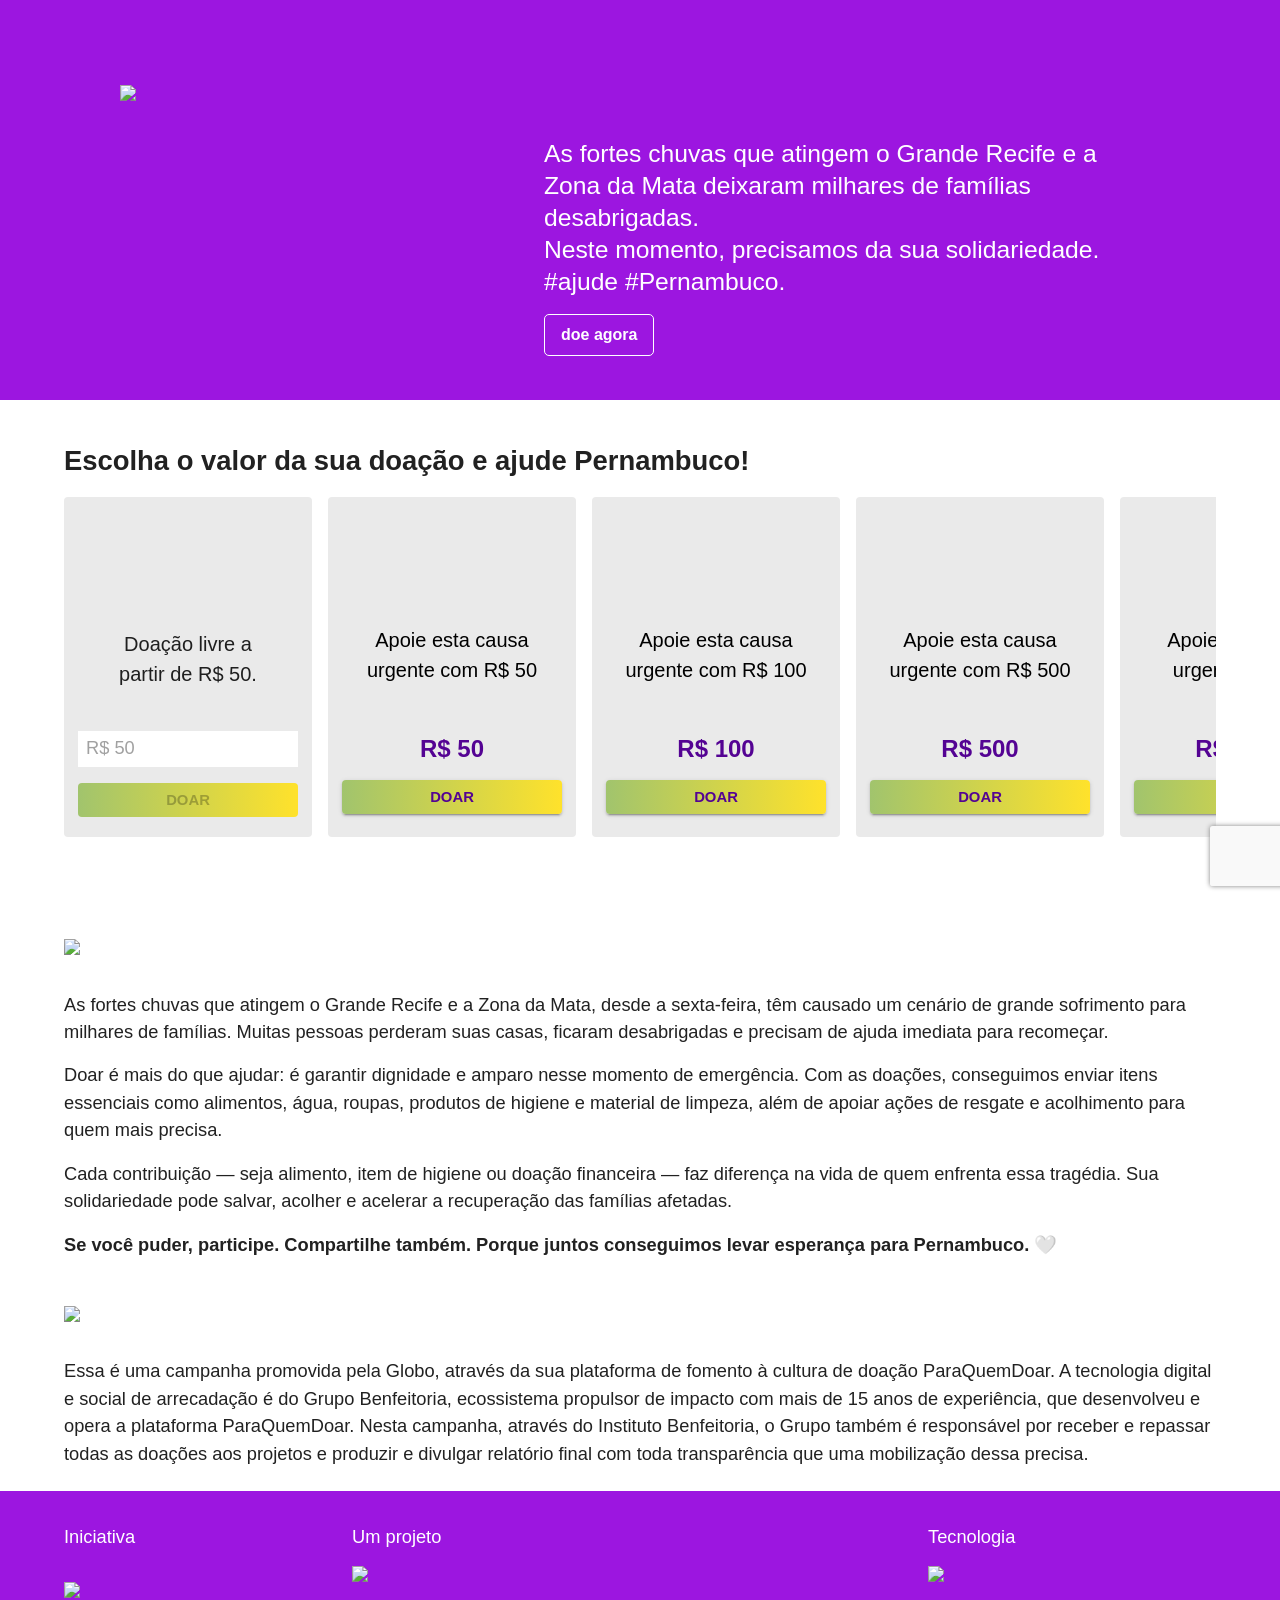
==== commit b9f23b1f: "auto-commit for 12e0c9fa-5239-430e-bc72-279e4e7ec02b" ====
--- a/frontend/public/campanha-pernambuco.html
+++ b/frontend/public/campanha-pernambuco.html
@@ -11,77 +11,66 @@
 <body><div id=rc-anchor-alert class=rc-anchor-alert></div>
 <div class=&quot;rc-anchor rc-anchor-invisible rc-anchor-light rc-anchor-invisible-hover&quot;><div id=recaptcha-accessible-status class=&quot;rc-anchor-aria-status sf-hidden&quot; aria-hidden=true>reCAPTCHA requer verificação. </div><div class=rc-anchor-error-msg-container style=display:none></div><div class=rc-anchor-normal-footer><div class=rc-anchor-logo-large role=presentation><div class=&quot;rc-anchor-logo-img rc-anchor-logo-img-large&quot;></div></div><div class=rc-anchor-pt></div></div><div class=rc-anchor-invisible-text><span>protegido por <strong>reCAPTCHA</strong></span><div class=rc-anchor-pt></div></div></div><iframe style=display:none></iframe>"></iframe></div><div class=grecaptcha-error></div><textarea id=g-recaptcha-response-100000 name=g-recaptcha-response class=g-recaptcha-response style="width:250px;height:40px;border:1px solid rgb(193,193,193);margin:10px 25px;padding:0px;resize:none;display:none"></textarea></div><iframe style=display:none></iframe></div>
 <script>
-// Enable/disable the free donation DOAR button based on input value
-function checkFreeDoarBtn() {
-  var inputs = document.querySelectorAll('input[name="value"]');
-  inputs.forEach(function(input) {
-    var card = input.closest('.css-dvxtzn') || input.closest('.css-1jdmlt9');
-    if (!card) return;
-    var btn = card.querySelector('.Mui-disabled, .css-1wls3th');
-    if (!btn) return;
-    var val = parseFloat(input.value.replace(/[^0-9.,]/g, '').replace(',', '.')) || 0;
-    if (val >= 50) {
-      btn.classList.remove('Mui-disabled');
-      btn.removeAttribute('aria-disabled');
-      btn.setAttribute('tabindex', '0');
-      btn.style.opacity = '1';
+(function() {
+  var values = [0, 50, 100, 500, 1000, 5000, 10000];
+  
+  function setupButtons() {
+    // Find all doar buttons by class
+    var buttons = document.querySelectorAll('.css-1wls3th');
+    console.log('Found ' + buttons.length + ' doar buttons');
+    
+    buttons.forEach(function(btn, idx) {
+      // Skip disabled (free donation - handled separately)
+      if (btn.classList.contains('Mui-disabled')) return;
+      
+      var val = values[idx] || 50;
       btn.style.cursor = 'pointer';
-      btn.style.pointerEvents = 'auto';
-    } else {
-      btn.classList.add('Mui-disabled');
-      btn.setAttribute('aria-disabled', '1');
-      btn.setAttribute('tabindex', '-1');
-      btn.style.opacity = '0.5';
-      btn.style.cursor = 'not-allowed';
-      btn.style.pointerEvents = 'none';
-    }
-  });
-}
-
-document.addEventListener('input', function(e) {
-  if (e.target.name === 'value') {
-    checkFreeDoarBtn();
-  }
-});
-
-// Also run on load
-setTimeout(checkFreeDoarBtn, 500);
-
-document.addEventListener('click', function(e) {
-  var target = e.target;
-  while(target && target !== document) {
-    if (target.tagName === 'BUTTON' || target.tagName === 'A' || target.tagName === 'DIV') {
-      var text = (target.textContent || '').trim().toLowerCase();
-      if (text === 'doar') {
-        // Check if this is the free donation card
-        var card = target.closest('.css-dvxtzn') || target.closest('.css-1jdmlt9');
-        var input = card ? card.querySelector('input[name="value"]') : null;
-        if (input) {
-          var val = parseFloat(input.value.replace(/[^0-9.,]/g, '').replace(',', '.')) || 0;
-          if (val < 50) {
-            e.preventDefault();
-            e.stopPropagation();
-            alert('O valor minimo para doacao livre e R$ 50.');
-            return;
-          }
-          e.preventDefault();
-          e.stopPropagation();
-          window.parent.postMessage({type: 'DONATE', institution: 'Campanha Pernambuco', value: val}, '*');
-          return;
-        }
-        // Check if disabled
-        if (target.classList.contains('Mui-disabled')) {
-          e.preventDefault();
-          e.stopPropagation();
-          return;
-        }
+      btn.addEventListener('click', function(e) {
         e.preventDefault();
         e.stopPropagation();
-        window.parent.postMessage({type: 'DONATE', institution: 'Campanha Pernambuco'}, '*');
-        return;
-      }
+        window.top.location.href = '/doacao/dados?value=' + val + '&institution=Campanha+Pernambuco&fromCampanha=true';
+      }, true);
+    });
+    
+    // Handle free donation input + button
+    var input = document.querySelector('input[name="value"]');
+    var freeBtn = document.querySelector('.Mui-disabled.css-1wls3th');
+    
+    if (input && freeBtn) {
+      input.addEventListener('input', function() {
+        var val = parseFloat(input.value.replace(/[^0-9.,]/g, '').replace(',', '.')) || 0;
+        if (val >= 50) {
+          freeBtn.classList.remove('Mui-disabled');
+          freeBtn.removeAttribute('aria-disabled');
+          freeBtn.setAttribute('tabindex', '0');
+          freeBtn.style.opacity = '1';
+          freeBtn.style.cursor = 'pointer';
+        } else {
+          freeBtn.classList.add('Mui-disabled');
+          freeBtn.setAttribute('aria-disabled', '1');
+          freeBtn.setAttribute('tabindex', '-1');
+          freeBtn.style.opacity = '0.5';
+          freeBtn.style.cursor = 'not-allowed';
+        }
+      });
+      
+      freeBtn.addEventListener('click', function(e) {
+        e.preventDefault();
+        e.stopPropagation();
+        if (freeBtn.classList.contains('Mui-disabled')) return;
+        var val = parseFloat(input.value.replace(/[^0-9.,]/g, '').replace(',', '.')) || 0;
+        if (val >= 50) {
+          window.top.location.href = '/doacao/dados?value=' + val + '&institution=Campanha+Pernambuco&fromCampanha=true';
+        }
+      }, true);
     }
-    target = target.parentElement;
   }
-});
+  
+  // Run when DOM is ready
+  if (document.readyState === 'loading') {
+    document.addEventListener('DOMContentLoaded', setupButtons);
+  } else {
+    setTimeout(setupButtons, 500);
+  }
+})();
 </script>
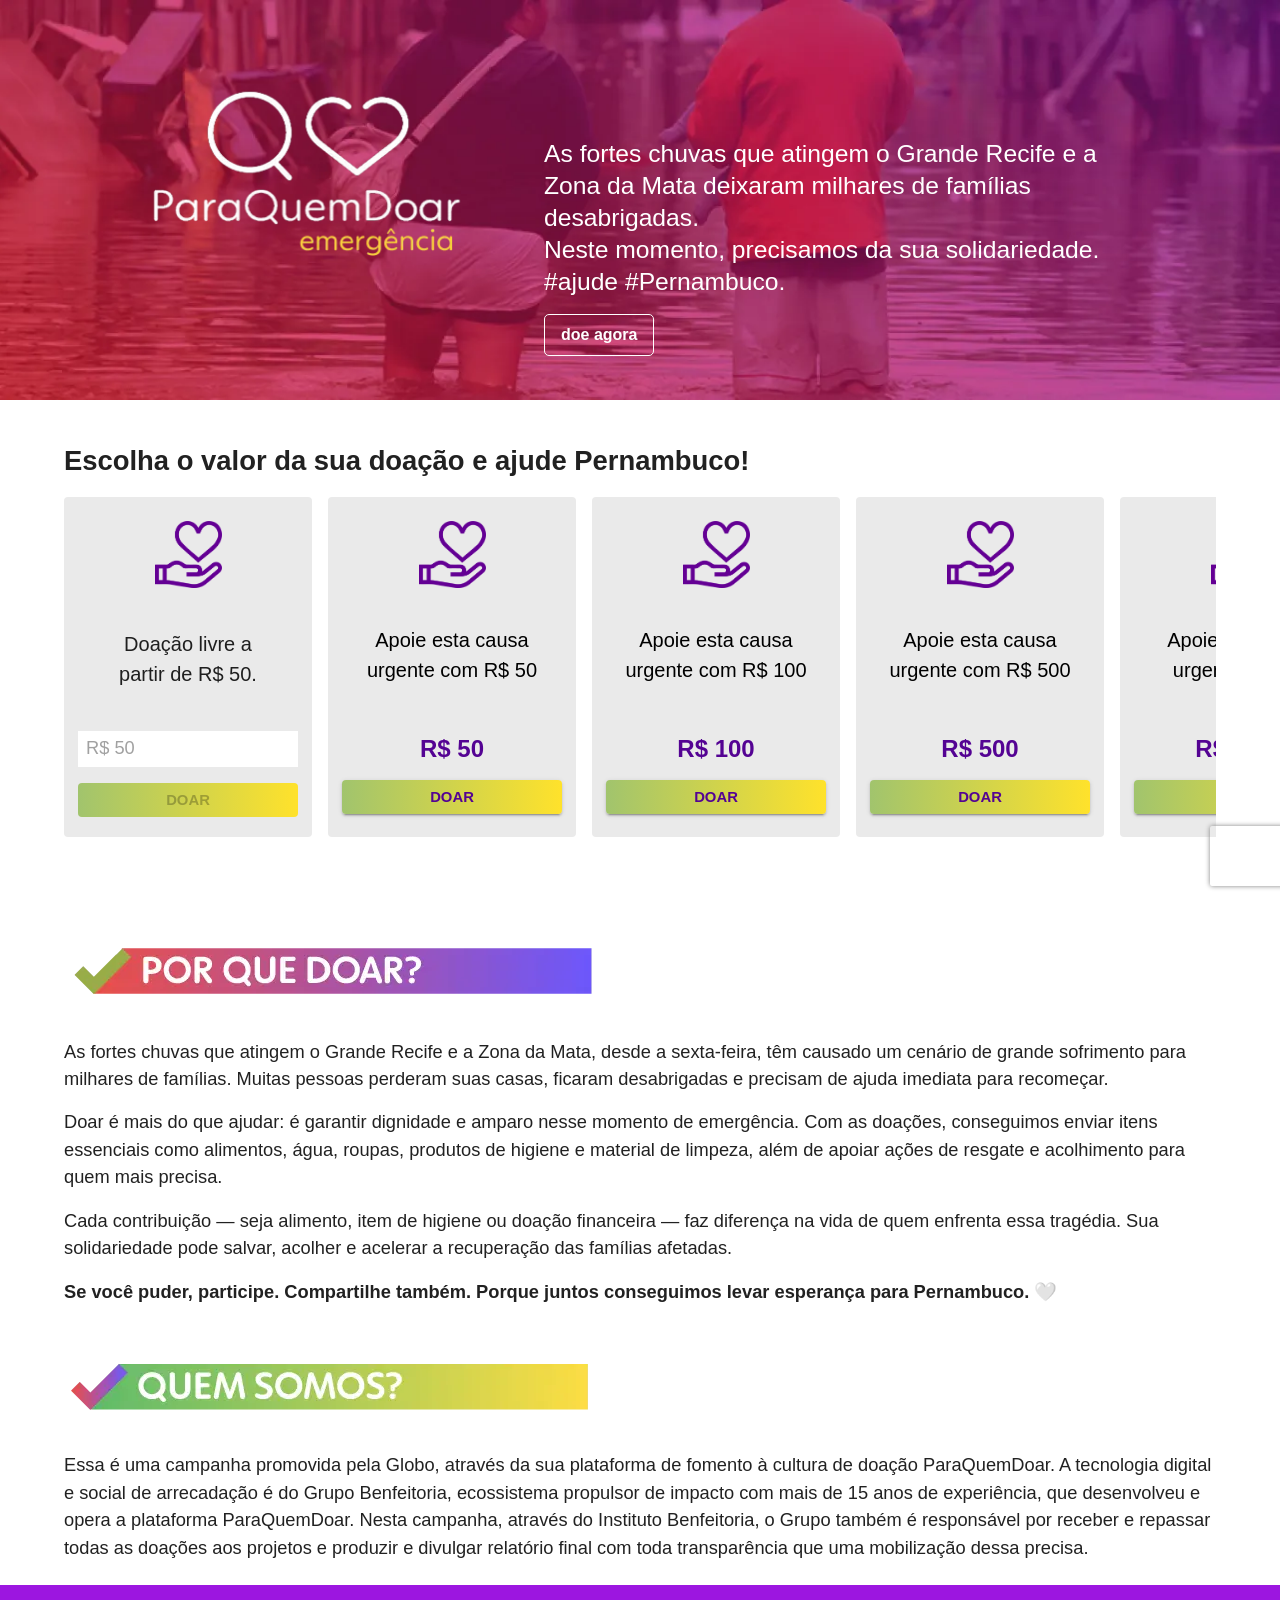
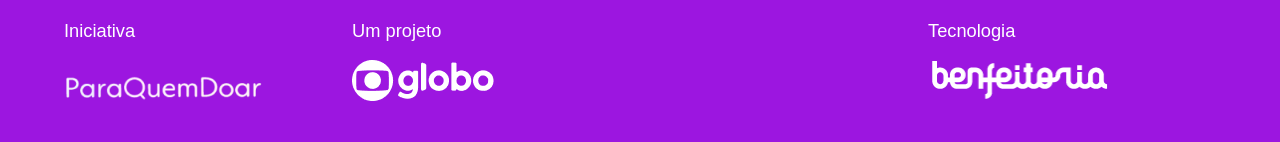
==== commit 8de9f534: "auto-commit for a89becca-b0b5-4175-a1dd-332712096973" ====
--- a/frontend/public/campanha-pernambuco.html
+++ b/frontend/public/campanha-pernambuco.html
@@ -2,12 +2,12 @@
  Page saved with SingleFile 
  url: https://emergencia.paraquemdoar.com.br/?ref=home_banner 
  saved date: Sat May 02 2026 17:21:36 GMT-0300 (Horário Padrão de Brasília)
---><meta charset=utf-8><meta http-equiv=origin-trial content="A7vZI3v+Gz7JfuRolKNM4Aff6zaGuT7X0mf3wtoZTnKv6497cVMnhy03KDqX7kBz/q/[base64]"><meta property=og:description content="As fortes chuvas que atingem o Grande Recife e a Zona da Mata deixaram milhares de famílias desabrigadas. Neste momento, precisamos da sua solidariedade. #ajude #Pernambuco." data-next-head><meta name=keywords content="para quem doar, combate a fome, fome, arrecadação, campanha nacional combate a fome, fundo emergencia, fundo, emergencia, doacao,#" data-next-head><meta name=robots content="index, follow" data-next-head><meta name=language content=Portuguese data-next-head><meta name=viewport content="width=device-width, initial-scale=1" data-next-head><style>:root{--sf-img-6: url("/campanha-assets/img_1.png")}</style><style>@font-face{font-family:"Roboto";font-style:normal;font-weight:400;font-stretch:100%;src:url(/campanha-assets/font_1.woff2)format("woff2");unicode-range:U+0000-00FF,U+0131,U+0152-0153,U+02BB-02BC,U+02C6,U+02DA,U+02DC,U+0304,U+0308,U+0329,U+2000-206F,U+20AC,U+2122,U+2191,U+2193,U+2212,U+2215,U+FEFF,U+FFFD}@font-face{font-family:"Roboto";font-style:normal;font-weight:600;font-stretch:100%;src:url(/campanha-assets/font_2.woff2)format("woff2");unicode-range:U+0000-00FF,U+0131,U+0152-0153,U+02BB-02BC,U+02C6,U+02DA,U+02DC,U+0304,U+0308,U+0329,U+2000-206F,U+20AC,U+2122,U+2191,U+2193,U+2212,U+2215,U+FEFF,U+FFFD}@font-face{font-family:"Roboto";font-style:normal;font-weight:700;font-stretch:100%;src:url(/campanha-assets/font_3.woff2)format("woff2");unicode-range:U+0000-00FF,U+0131,U+0152-0153,U+02BB-02BC,U+02C6,U+02DA,U+02DC,U+0304,U+0308,U+0329,U+2000-206F,U+20AC,U+2122,U+2191,U+2193,U+2212,U+2215,U+FEFF,U+FFFD}</style><title data-next-head>Home | ParaQuemDoar Emergência </title><link rel=icon href="[data-uri]" data-next-head><meta property=og:title content="ParaQuemDoar | SOS Chuvas RS" data-next-head><meta property=og:description content="Chuvas Rio Grande do Sul: doe para organizações que apoiam as vítimas das chuvas no estado" data-next-head><meta property=og:image content=https://sos.benfeitoria.com/og.png data-next-head><style data-emotion=css-global data-s>@font-face{font-family:"Globotipo";src:url(/campanha-assets/font_4.otf)format("opentype");font-weight:400}@font-face{font-family:"Globotipo";src:url(/campanha-assets/font_5.otf)format("opentype");font-weight:700}html,body{margin:0;padding:0}</style><style data-emotion=css-global data-s>html{-webkit-font-smoothing:antialiased;-moz-osx-font-smoothing:grayscale;box-sizing:border-box;-webkit-text-size-adjust:100%}*,*::before,*::after{box-sizing:inherit}b{font-weight:700}body{margin:0;color:rgba(0,0,0,0.87);font-family:Globotipo,Roboto,sans-serif;font-weight:400;font-size:1.1428571428571428rem;line-height:1.5;background-color:#fff}body::backdrop{background-color:#fff}</style><style data-emotion=css-global data-s>@-webkit-keyframes mui-auto-fill{from{display:block}}@keyframes mui-auto-fill{from{display:block}}@-webkit-keyframes mui-auto-fill-cancel{from{display:block}}@keyframes mui-auto-fill-cancel{from{display:block}}</style><style data-emotion="css hhsa2b" data-s>.css-hhsa2b{width:100%;margin-left:auto;box-sizing:border-box;margin-right:auto;display:block;padding-left:16px;padding-right:16px;position:relative;padding-bottom:0px;min-height:400px}@media (min-width:600px){.css-hhsa2b{padding-left:24px;padding-right:24px}}.css-hhsa2b::before{content:"";position:absolute;top:0;left:0;background-color:#9C16E0;width:100%;height:100%;background-repeat:no-repeat}@media (min-width:0px){.css-hhsa2b::before{-webkit-background-size:cover;background-size:cover;background-position-x:initial}}@media (min-width:900px){.css-hhsa2b::before{-webkit-background-size:cover;background-size:cover;background-position-x:center}}@media (min-width:0px){.webp .css-hhsa2b::before{background-image:url(/campanha-assets/img_3.png)}}@media (min-width:900px){.webp .css-hhsa2b::before{background-image:url(/campanha-assets/img_4.png)}}@media (min-width:0px){.no-webp .css-hhsa2b::before{background-image:url(/campanha-assets/img_5.png)}}@media (min-width:900px){.no-webp .css-hhsa2b::before{background-image:url(/campanha-assets/img_6.png)}}</style><style data-emotion="css x3h831" data-s>.css-x3h831{width:100%;margin-left:auto;box-sizing:border-box;margin-right:auto;display:block;padding-left:16px;padding-right:16px}@media (min-width:600px){.css-x3h831{padding-left:24px;padding-right:24px}}@media (min-width:600px){.css-x3h831{max-width:600px}}@media (min-width:900px){.css-x3h831{max-width:900px}}@media (min-width:1536px){.css-x3h831{max-width:1536px}}@media (min-width:1200px){.css-x3h831{max-width:1200px}}</style><style data-emotion="css 190bnnw" data-s>.css-190bnnw{box-sizing:border-box;display:flex;-webkit-box-flex-wrap:wrap;-webkit-flex-wrap:wrap;-ms-flex-wrap:wrap;flex-wrap:wrap;width:100%;-webkit-flex-direction:row;-ms-flex-direction:row;flex-direction:row;padding-top:48px;padding-bottom:16px;position:relative;z-index:1}</style><style data-emotion="css 1f4lqjc" data-s>.css-1f4lqjc{box-sizing:border-box;margin:0;-webkit-flex-direction:row;-ms-flex-direction:row;flex-direction:row;-webkit-flex-basis:100%;-ms-flex-preferred-size:100%;flex-basis:100%;-webkit-box-flex:0;-webkit-flex-grow:0;-ms-flex-positive:0;flex-grow:0;max-width:100%;display:flex;-webkit-box-pack:center;-ms-flex-pack:center;-webkit-justify-content:center;justify-content:center}@media (min-width:600px){.css-1f4lqjc{-webkit-flex-basis:100%;-ms-flex-preferred-size:100%;flex-basis:100%;-webkit-box-flex:0;-webkit-flex-grow:0;-ms-flex-positive:0;flex-grow:0;max-width:100%}}@media (min-width:900px){.css-1f4lqjc{-webkit-flex-basis:41.666667%;-ms-flex-preferred-size:41.666667%;flex-basis:41.666667%;-webkit-box-flex:0;-webkit-flex-grow:0;-ms-flex-positive:0;flex-grow:0;max-width:41.666667%}}@media (min-width:1200px){.css-1f4lqjc{-webkit-flex-basis:41.666667%;-ms-flex-preferred-size:41.666667%;flex-basis:41.666667%;-webkit-box-flex:0;-webkit-flex-grow:0;-ms-flex-positive:0;flex-grow:0;max-width:41.666667%}}@media (min-width:1536px){.css-1f4lqjc{-webkit-flex-basis:41.666667%;-ms-flex-preferred-size:41.666667%;flex-basis:41.666667%;-webkit-box-flex:0;-webkit-flex-grow:0;-ms-flex-positive:0;flex-grow:0;max-width:41.666667%}}</style><style data-emotion="css 6fykio" data-s>.css-6fykio{position:relative;margin-top:2em;margin-bottom:1em;width:369px;height:171px}@media (min-width:900px){.css-6fykio{width:369px;height:171px}}</style><style data-emotion="css iol86l" data-s>.css-iol86l{box-sizing:border-box;margin:0;-webkit-flex-direction:row;-ms-flex-direction:row;flex-direction:row;-webkit-flex-basis:100%;-ms-flex-preferred-size:100%;flex-basis:100%;-webkit-box-flex:0;-webkit-flex-grow:0;-ms-flex-positive:0;flex-grow:0;max-width:100%}@media (min-width:600px){.css-iol86l{-webkit-flex-basis:100%;-ms-flex-preferred-size:100%;flex-basis:100%;-webkit-box-flex:0;-webkit-flex-grow:0;-ms-flex-positive:0;flex-grow:0;max-width:100%}}@media (min-width:900px){.css-iol86l{-webkit-flex-basis:50%;-ms-flex-preferred-size:50%;flex-basis:50%;-webkit-box-flex:0;-webkit-flex-grow:0;-ms-flex-positive:0;flex-grow:0;max-width:50%}}@media (min-width:1200px){.css-iol86l{-webkit-flex-basis:50%;-ms-flex-preferred-size:50%;flex-basis:50%;-webkit-box-flex:0;-webkit-flex-grow:0;-ms-flex-positive:0;flex-grow:0;max-width:50%}}@media (min-width:1536px){.css-iol86l{-webkit-flex-basis:50%;-ms-flex-preferred-size:50%;flex-basis:50%;-webkit-box-flex:0;-webkit-flex-grow:0;-ms-flex-positive:0;flex-grow:0;max-width:50%}}</style><style data-emotion="css qd5j9j" data-s>.css-qd5j9j{margin:0;font-family:Globotipo,Roboto,sans-serif;font-size:1.1428571428571428rem;color:#fff;font-weight:400;line-height:1.3em}@media (min-width:0px){.css-qd5j9j{font-size:1.05em;padding-top:5px}}@media (min-width:900px){.css-qd5j9j{font-size:1.35em;padding-top:90px}}</style><style data-emotion="css 1yuhvjn" data-s>.css-1yuhvjn{margin-top:16px}</style><style data-emotion="css j0gkeq" data-s>.css-j0gkeq:hover{-webkit-text-decoration:none;text-decoration:none;background-color:rgb(58,2,102);box-shadow:0px 2px 4px -1px rgba(0,0,0,0.2),0px 4px 5px 0px rgba(0,0,0,0.14),0px 1px 10px 0px rgba(0,0,0,0.12)}@media (hover:none){.css-j0gkeq:hover{background-color:#540393}}.css-j0gkeq:active{box-shadow:0px 5px 5px -3px rgba(0,0,0,0.2),0px 8px 10px 1px rgba(0,0,0,0.14),0px 3px 14px 2px rgba(0,0,0,0.12)}.css-j0gkeq:hover{box-shadow:none}.css-j0gkeq:active{box-shadow:none}</style><style data-emotion="css 185378h" data-s>.css-185378h{display:inline-flex;-webkit-align-items:center;-webkit-box-align:center;-ms-flex-align:center;align-items:center;-webkit-box-pack:center;-ms-flex-pack:center;-webkit-justify-content:center;justify-content:center;position:relative;box-sizing:border-box;-webkit-tap-highlight-color:transparent;outline:0;margin:0;cursor:pointer;-webkit-user-select:none;-moz-user-select:none;-ms-user-select:none;user-select:none;vertical-align:middle;-moz-appearance:none;-webkit-appearance:none;-webkit-text-decoration:none;text-decoration:none;font-family:Globotipo,Roboto,sans-serif;font-size:1rem;line-height:1.75;min-width:64px;padding:6px 16px;-webkit-transition:background-color 250ms cubic-bezier(0.4,0,0.2,1) 0ms,box-shadow 250ms cubic-bezier(0.4,0,0.2,1) 0ms,border-color 250ms cubic-bezier(0.4,0,0.2,1) 0ms,color 250ms cubic-bezier(0.4,0,0.2,1) 0ms;transition:background-color 250ms cubic-bezier(0.4,0,0.2,1) 0ms,box-shadow 250ms cubic-bezier(0.4,0,0.2,1) 0ms,border-color 250ms cubic-bezier(0.4,0,0.2,1) 0ms,color 250ms cubic-bezier(0.4,0,0.2,1) 0ms;color:#ffffff;box-shadow:none;font-weight:700;border-radius:5px;border:1px solid white;background-color:transparent;text-transform:lowercase}.css-185378h::-moz-focus-inner{border-style:none}.css-185378h:hover{-webkit-text-decoration:none;text-decoration:none;background-color:rgb(58,2,102);box-shadow:0px 2px 4px -1px rgba(0,0,0,0.2),0px 4px 5px 0px rgba(0,0,0,0.14),0px 1px 10px 0px rgba(0,0,0,0.12)}@media (hover:none){.css-185378h:hover{background-color:#540393}}.css-185378h:active{box-shadow:0px 5px 5px -3px rgba(0,0,0,0.2),0px 8px 10px 1px rgba(0,0,0,0.14),0px 3px 14px 2px rgba(0,0,0,0.12)}.css-185378h:hover{box-shadow:none}.css-185378h:active{box-shadow:none}</style><style data-emotion="css 1lfxtpc" data-s>.css-1lfxtpc{width:100%;margin-left:auto;box-sizing:border-box;margin-right:auto;display:block;padding-left:16px;padding-right:16px;margin-top:8px}@media (min-width:600px){.css-1lfxtpc{padding-left:24px;padding-right:24px}}</style><style data-emotion="css x3h831" data-s>.css-x3h831{width:100%;margin-left:auto;box-sizing:border-box;margin-right:auto;display:block;padding-left:16px;padding-right:16px}@media (min-width:600px){.css-x3h831{padding-left:24px;padding-right:24px}}@media (min-width:600px){.css-x3h831{max-width:600px}}@media (min-width:900px){.css-x3h831{max-width:900px}}@media (min-width:1536px){.css-x3h831{max-width:1536px}}@media (min-width:1200px){.css-x3h831{max-width:1200px}}</style><style data-emotion="css 1no2vvk" data-s>.css-1no2vvk{padding-top:32px;padding-bottom:32px}@media (min-width:0px){.css-1no2vvk{display:block}}@media (min-width:900px){.css-1no2vvk{display:block}}@media (min-width:1200px){.css-1no2vvk{display:block}}@media (min-width:1536px){.css-1no2vvk{display:block}}</style><style data-emotion="css 1rsjs96" data-s>.css-1rsjs96{margin:0;font-family:Globotipo,Roboto,sans-serif;line-height:1.5;font-weight:700;font-size:1.5em;margin-top:0px;margin-bottom:0px}</style><style data-emotion="css okys97" data-s>.css-okys97{margin:0;font-family:Globotipo,Roboto,sans-serif;line-height:1.5;font-weight:400;font-size:1em;margin-bottom:16px;color:#888888}</style><style data-emotion="css ag9plw" data-s>.css-ag9plw{display:flex;-webkit-flex-direction:row;-ms-flex-direction:row;flex-direction:row;padding-top:16px;padding-bottom:16px;overflow:auto}.css-ag9plw>:not(style):not(style){margin:0}.css-ag9plw>:not(style)~:not(style){margin-left:16px}.css-ag9plw::-webkit-scrollbar{background-color:#d6d6d6;border-radius:100vw;margin-block:.5em;height:.75em}.css-ag9plw::-webkit-scrollbar-track{border-radius:100vw}.css-ag9plw::-webkit-scrollbar-thumb{background-color:#540393;border-radius:100vw}</style><style data-emotion="css dvxtzn" data-s>.css-dvxtzn{display:flex;-webkit-flex-direction:column;-ms-flex-direction:column;flex-direction:column;-webkit-align-items:center;-webkit-box-align:center;-ms-flex-align:center;align-items:center}</style><style data-emotion="css 1jdmlt9" data-s>.css-1jdmlt9{background-color:#EAEAEA;padding:23px 13px;min-width:248px;min-height:340px;border-radius:4px;border:1px solid transparent}.css-1jdmlt9:hover{border:1px solid #000}</style><style data-emotion="css 146i0gf" data-s>.css-146i0gf{margin-bottom:8px;text-align:center}</style><style data-emotion="css 17earuj" data-s>.css-17earuj{margin:0;font-family:Globotipo,Roboto,sans-serif;font-size:1.1428571428571428rem;padding-left:16px;padding-right:16px;line-height:1.2;text-align:center;min-height:1.4em;display:inlineBlock;-webkit-align-items:center;-webkit-box-align:center;-ms-flex-align:center;align-items:center;font-weight:800;color:#454545}</style><style data-emotion="css 1ai08pb" data-s>.css-1ai08pb{margin:0;font-family:Globotipo,Roboto,sans-serif;font-weight:400;line-height:1.5;font-size:1.25rem;min-height:35%;text-align:center;padding-left:16px;padding-right:16px}</style><style data-emotion="css 1wff835" data-s>.css-1wff835{display:flex;background-color:#fff;margin-bottom:16px}</style><style data-emotion="css vp5sgr" data-s>.css-vp5sgr{font-family:Globotipo,Roboto,sans-serif;font-weight:400;font-size:1.1428571428571428rem;line-height:1.4375em;color:rgba(0,0,0,0.87);box-sizing:border-box;cursor:text;display:inline-flex;-webkit-align-items:center;-webkit-box-align:center;-ms-flex-align:center;align-items:center;position:relative;background-color:#fff;border:1px solid linear-gradient(90deg,rgba(161,196,109,1) 0%,rgba(255,226,43,1) 100%);padding-left:8px;padding-right:8px}</style><style data-emotion="css mnn31" data-s>.css-mnn31{font:inherit;letter-spacing:inherit;color:currentColor;padding:4px 0 5px;border:0;box-sizing:content-box;background:none;height:1.4375em;margin:0;-webkit-tap-highlight-color:transparent;display:block;min-width:0;width:100%;-webkit-animation-name:mui-auto-fill-cancel;animation-name:mui-auto-fill-cancel;-webkit-animation-duration:10ms;animation-duration:10ms}.css-mnn31::-webkit-input-placeholder{color:currentColor;opacity:0.42;-webkit-transition:opacity 200ms cubic-bezier(0.4,0,0.2,1) 0ms;transition:opacity 200ms cubic-bezier(0.4,0,0.2,1) 0ms}.css-mnn31::-moz-placeholder{color:currentColor;opacity:0.42;-webkit-transition:opacity 200ms cubic-bezier(0.4,0,0.2,1) 0ms;transition:opacity 200ms cubic-bezier(0.4,0,0.2,1) 0ms}.css-mnn31:-ms-input-placeholder{color:currentColor;opacity:0.42;-webkit-transition:opacity 200ms cubic-bezier(0.4,0,0.2,1) 0ms;transition:opacity 200ms cubic-bezier(0.4,0,0.2,1) 0ms}.css-mnn31::-ms-input-placeholder{color:currentColor;opacity:0.42;-webkit-transition:opacity 200ms cubic-bezier(0.4,0,0.2,1) 0ms;transition:opacity 200ms cubic-bezier(0.4,0,0.2,1) 0ms}.css-mnn31:focus{outline:0}.css-mnn31:invalid{box-shadow:none}.css-mnn31::-webkit-search-decoration{-webkit-appearance:none}label[data-shrink=false]+.MuiInputBase-formControl .css-mnn31::-webkit-input-placeholder{opacity:0!important}label[data-shrink=false]+.MuiInputBase-formControl .css-mnn31::-moz-placeholder{opacity:0!important}label[data-shrink=false]+.MuiInputBase-formControl .css-mnn31:-ms-input-placeholder{opacity:0!important}label[data-shrink=false]+.MuiInputBase-formControl .css-mnn31::-ms-input-placeholder{opacity:0!important}label[data-shrink=false]+.MuiInputBase-formControl .css-mnn31:focus::-webkit-input-placeholder{opacity:0.42}label[data-shrink=false]+.MuiInputBase-formControl .css-mnn31:focus::-moz-placeholder{opacity:0.42}label[data-shrink=false]+.MuiInputBase-formControl .css-mnn31:focus:-ms-input-placeholder{opacity:0.42}label[data-shrink=false]+.MuiInputBase-formControl .css-mnn31:focus::-ms-input-placeholder{opacity:0.42}.css-mnn31:-webkit-autofill{-webkit-animation-duration:5000s;animation-duration:5000s;-webkit-animation-name:mui-auto-fill;animation-name:mui-auto-fill}</style><style data-emotion="css rbukzx" data-s>.css-rbukzx:hover{-webkit-text-decoration:none;text-decoration:none;box-shadow:0px 2px 4px -1px rgba(0,0,0,0.2),0px 4px 5px 0px rgba(0,0,0,0.14),0px 1px 10px 0px rgba(0,0,0,0.12)}@media (hover:none){.css-rbukzx:hover{background-color:#fff}}.css-rbukzx:active{box-shadow:0px 5px 5px -3px rgba(0,0,0,0.2),0px 8px 10px 1px rgba(0,0,0,0.14),0px 3px 14px 2px rgba(0,0,0,0.12)}</style><style data-emotion="css 1wls3th" data-s>.css-1wls3th{display:inline-flex;-webkit-align-items:center;-webkit-box-align:center;-ms-flex-align:center;align-items:center;-webkit-box-pack:center;-ms-flex-pack:center;-webkit-justify-content:center;justify-content:center;position:relative;box-sizing:border-box;-webkit-tap-highlight-color:transparent;outline:0;border:0;margin:0;cursor:pointer;-webkit-user-select:none;-moz-user-select:none;-ms-user-select:none;user-select:none;vertical-align:middle;-moz-appearance:none;-webkit-appearance:none;-webkit-text-decoration:none;text-decoration:none;font-family:Globotipo,Roboto,sans-serif;font-size:0.9285714285714285rem;line-height:1.75;text-transform:uppercase;min-width:64px;padding:4px 10px;border-radius:4px;-webkit-transition:background-color 250ms cubic-bezier(0.4,0,0.2,1) 0ms,box-shadow 250ms cubic-bezier(0.4,0,0.2,1) 0ms,border-color 250ms cubic-bezier(0.4,0,0.2,1) 0ms,color 250ms cubic-bezier(0.4,0,0.2,1) 0ms;transition:background-color 250ms cubic-bezier(0.4,0,0.2,1) 0ms,box-shadow 250ms cubic-bezier(0.4,0,0.2,1) 0ms,border-color 250ms cubic-bezier(0.4,0,0.2,1) 0ms,color 250ms cubic-bezier(0.4,0,0.2,1) 0ms;background-color:#fff;box-shadow:0px 3px 1px -2px rgba(0,0,0,0.2),0px 2px 2px 0px rgba(0,0,0,0.14),0px 1px 5px 0px rgba(0,0,0,0.12);width:100%;background:linear-gradient(90deg,rgba(161,196,109,1) 0%,rgba(255,226,43,1) 100%);color:#540393;font-weight:800}.css-1wls3th::-moz-focus-inner{border-style:none}.css-1wls3th.Mui-disabled{pointer-events:none;cursor:default}.css-1wls3th:hover{-webkit-text-decoration:none;text-decoration:none;box-shadow:0px 2px 4px -1px rgba(0,0,0,0.2),0px 4px 5px 0px rgba(0,0,0,0.14),0px 1px 10px 0px rgba(0,0,0,0.12)}@media (hover:none){.css-1wls3th:hover{background-color:#fff}}.css-1wls3th:active{box-shadow:0px 5px 5px -3px rgba(0,0,0,0.2),0px 8px 10px 1px rgba(0,0,0,0.14),0px 3px 14px 2px rgba(0,0,0,0.12)}.css-1wls3th.Mui-disabled{color:rgba(0,0,0,0.26);box-shadow:none;background-color:rgba(0,0,0,0.12)}</style><style data-emotion="css hw6xi2" data-s>.css-hw6xi2{border:0;border-bottom:1px solid #000;color:#000;background-color:transparent;font-size:14px;font-family:Montserrat,sans serif;padding:10px 15px 3px;cursor:pointer;visibility:hidden}</style><style data-emotion="css vwxfcz" data-s>.css-vwxfcz{background-color:#EAEAEA;padding:23px 13px;min-width:248px;min-height:340px;border-radius:4px;border:1px solid transparent;cursor:pointer}.css-vwxfcz:hover{border:1px solid #000}.css-vwxfcz:hover .reward-list__overlay-button{opacity:1!important}</style><style data-emotion="css m0h6qr" data-s>.css-m0h6qr{position:relative;margin-bottom:8px}</style><style data-emotion="css wj02zp" data-s>.css-wj02zp{margin:0;font-family:Globotipo,Roboto,sans-serif;text-align:center;line-height:1.2;font-size:1.8em;font-weight:700;margin-top:8px;margin-bottom:16px;color:#540393}</style><style data-emotion="css h9zax1" data-s>.css-h9zax1{width:100%;font-family:Globotipo,Roboto,sans-serif;font-weight:400;font-size:1.1428571428571428rem;line-height:1.5}</style><style data-emotion="css jm3jaw" data-s>.css-jm3jaw{width:100%;margin-left:auto;box-sizing:border-box;margin-right:auto;display:block;padding-left:16px;padding-right:16px;padding-top:24px;padding-bottom:24px}@media (min-width:600px){.css-jm3jaw{padding-left:24px;padding-right:24px}}</style><style data-emotion="css x3h831" data-s>.css-x3h831{width:100%;margin-left:auto;box-sizing:border-box;margin-right:auto;display:block;padding-left:16px;padding-right:16px}@media (min-width:600px){.css-x3h831{padding-left:24px;padding-right:24px}}@media (min-width:600px){.css-x3h831{max-width:600px}}@media (min-width:900px){.css-x3h831{max-width:900px}}@media (min-width:1536px){.css-x3h831{max-width:1536px}}@media (min-width:1200px){.css-x3h831{max-width:1200px}}</style><style data-emotion="css i3pbo" data-s>.css-i3pbo{margin-bottom:24px}</style><style data-emotion="css 1h8f92p" data-s>.css-1h8f92p{margin:0;font-family:Globotipo,Roboto,sans-serif;font-weight:400;font-size:1.1428571428571428rem;line-height:1.5;margin-bottom:16px}</style><style data-emotion="css 10novgx" data-s>.css-10novgx{margin:0;font-family:Globotipo,Roboto,sans-serif;font-size:1.1428571428571428rem;line-height:1.5;margin-bottom:16px;font-weight:700}</style><style data-emotion="css 13wsnxy" data-s>.css-13wsnxy{width:100%;margin-left:auto;box-sizing:border-box;margin-right:auto;display:block;padding-left:16px;padding-right:16px;padding-top:8px;padding-bottom:8px}@media (min-width:600px){.css-13wsnxy{padding-left:24px;padding-right:24px}}</style><style data-emotion="css 1i8dzhp" data-s>.css-1i8dzhp{box-sizing:border-box;display:flex;-webkit-box-flex-wrap:wrap;-webkit-flex-wrap:wrap;-ms-flex-wrap:wrap;flex-wrap:wrap;width:100%;-webkit-flex-direction:row;-ms-flex-direction:row;flex-direction:row;margin-bottom:16px}</style><style data-emotion="css 19egsyp" data-s>.css-19egsyp{box-sizing:border-box;margin:0;-webkit-flex-direction:row;-ms-flex-direction:row;flex-direction:row;-webkit-flex-basis:100%;-ms-flex-preferred-size:100%;flex-basis:100%;-webkit-box-flex:0;-webkit-flex-grow:0;-ms-flex-positive:0;flex-grow:0;max-width:100%}@media (min-width:600px){.css-19egsyp{-webkit-flex-basis:100%;-ms-flex-preferred-size:100%;flex-basis:100%;-webkit-box-flex:0;-webkit-flex-grow:0;-ms-flex-positive:0;flex-grow:0;max-width:100%}}@media (min-width:900px){.css-19egsyp{-webkit-flex-basis:33.333333%;-ms-flex-preferred-size:33.333333%;flex-basis:33.333333%;-webkit-box-flex:0;-webkit-flex-grow:0;-ms-flex-positive:0;flex-grow:0;max-width:33.333333%}}@media (min-width:1200px){.css-19egsyp{-webkit-flex-basis:33.333333%;-ms-flex-preferred-size:33.333333%;flex-basis:33.333333%;-webkit-box-flex:0;-webkit-flex-grow:0;-ms-flex-positive:0;flex-grow:0;max-width:33.333333%}}@media (min-width:1536px){.css-19egsyp{-webkit-flex-basis:33.333333%;-ms-flex-preferred-size:33.333333%;flex-basis:33.333333%;-webkit-box-flex:0;-webkit-flex-grow:0;-ms-flex-positive:0;flex-grow:0;max-width:33.333333%}}</style><style data-emotion="css 1jt499g" data-s>.css-1jt499g{text-align:center;width:90%;background-color:#F1F1F1;border-radius:10px;margin-bottom:16px}</style><style data-emotion="css qil7bq" data-s>.css-qil7bq{width:auto;height:146px;padding:10px 0}</style><style data-emotion="css r23v6t" data-s>.css-r23v6t{margin:0;font-family:Globotipo,Roboto,sans-serif;font-weight:400;font-size:1.1428571428571428rem;line-height:1.5;margin-bottom:16px;width:90%}</style><style data-emotion="css 1pon3u2" data-s>.css-1pon3u2{width:100%;margin-left:auto;box-sizing:border-box;margin-right:auto;display:block;padding-left:16px;padding-right:16px;position:relative;background:#F1f1f1;padding-top:16px;padding-bottom:16px}@media (min-width:600px){.css-1pon3u2{padding-left:24px;padding-right:24px}}</style><style data-emotion="css x3h831" data-s>.css-x3h831{width:100%;margin-left:auto;box-sizing:border-box;margin-right:auto;display:block;padding-left:16px;padding-right:16px}@media (min-width:600px){.css-x3h831{padding-left:24px;padding-right:24px}}@media (min-width:600px){.css-x3h831{max-width:600px}}@media (min-width:900px){.css-x3h831{max-width:900px}}@media (min-width:1536px){.css-x3h831{max-width:1536px}}@media (min-width:1200px){.css-x3h831{max-width:1200px}}</style><style data-emotion="css 1vg9kd3" data-s>.css-1vg9kd3{box-sizing:border-box;display:flex;-webkit-box-flex-wrap:wrap;-webkit-flex-wrap:wrap;-ms-flex-wrap:wrap;flex-wrap:wrap;width:100%;-webkit-flex-direction:row;-ms-flex-direction:row;flex-direction:row;position:relative;z-index:1}</style><style data-emotion="css okzkdw" data-s>.css-okzkdw{box-sizing:border-box;margin:0;-webkit-flex-direction:row;-ms-flex-direction:row;flex-direction:row;-webkit-flex-basis:100%;-ms-flex-preferred-size:100%;flex-basis:100%;-webkit-box-flex:0;-webkit-flex-grow:0;-ms-flex-positive:0;flex-grow:0;max-width:100%}@media (min-width:600px){.css-okzkdw{-webkit-flex-basis:100%;-ms-flex-preferred-size:100%;flex-basis:100%;-webkit-box-flex:0;-webkit-flex-grow:0;-ms-flex-positive:0;flex-grow:0;max-width:100%}}@media (min-width:900px){.css-okzkdw{-webkit-flex-basis:58.333333%;-ms-flex-preferred-size:58.333333%;flex-basis:58.333333%;-webkit-box-flex:0;-webkit-flex-grow:0;-ms-flex-positive:0;flex-grow:0;max-width:58.333333%}}@media (min-width:1200px){.css-okzkdw{-webkit-flex-basis:58.333333%;-ms-flex-preferred-size:58.333333%;flex-basis:58.333333%;-webkit-box-flex:0;-webkit-flex-grow:0;-ms-flex-positive:0;flex-grow:0;max-width:58.333333%}}@media (min-width:1536px){.css-okzkdw{-webkit-flex-basis:58.333333%;-ms-flex-preferred-size:58.333333%;flex-basis:58.333333%;-webkit-box-flex:0;-webkit-flex-grow:0;-ms-flex-positive:0;flex-grow:0;max-width:58.333333%}}@media (min-width:0px){.css-okzkdw{padding-right:0px;display:block}}@media (min-width:900px){.css-okzkdw{padding-right:0px;display:block}}</style><style data-emotion="css hvj0y7" data-s>.css-hvj0y7{display:flex;-webkit-align-items:center;-webkit-box-align:center;-ms-flex-align:center;align-items:center;width:100%;height:100%;padding-top:16px;padding-bottom:16px;padding-right:16px}</style><style data-emotion="css pttq4w" data-s>.css-pttq4w{position:relative;padding-bottom:56.25%;height:0%;overflow:hidden;max-width:100%;width:100%}</style><style data-emotion="css 122y91a" data-s>.css-122y91a{position:absolute;top:0;left:0;width:100%;height:100%}</style><style data-emotion="css hb5o8q" data-s>.css-hb5o8q{box-sizing:border-box;margin:0;-webkit-flex-direction:row;-ms-flex-direction:row;flex-direction:row;-webkit-flex-basis:100%;-ms-flex-preferred-size:100%;flex-basis:100%;-webkit-box-flex:0;-webkit-flex-grow:0;-ms-flex-positive:0;flex-grow:0;max-width:100%;padding-top:16px;padding-bottom:16px;padding-left:16px}@media (min-width:600px){.css-hb5o8q{-webkit-flex-basis:100%;-ms-flex-preferred-size:100%;flex-basis:100%;-webkit-box-flex:0;-webkit-flex-grow:0;-ms-flex-positive:0;flex-grow:0;max-width:100%}}@media (min-width:900px){.css-hb5o8q{-webkit-flex-basis:33.333333%;-ms-flex-preferred-size:33.333333%;flex-basis:33.333333%;-webkit-box-flex:0;-webkit-flex-grow:0;-ms-flex-positive:0;flex-grow:0;max-width:33.333333%}}@media (min-width:1200px){.css-hb5o8q{-webkit-flex-basis:33.333333%;-ms-flex-preferred-size:33.333333%;flex-basis:33.333333%;-webkit-box-flex:0;-webkit-flex-grow:0;-ms-flex-positive:0;flex-grow:0;max-width:33.333333%}}@media (min-width:1536px){.css-hb5o8q{-webkit-flex-basis:33.333333%;-ms-flex-preferred-size:33.333333%;flex-basis:33.333333%;-webkit-box-flex:0;-webkit-flex-grow:0;-ms-flex-positive:0;flex-grow:0;max-width:33.333333%}}</style><style data-emotion="css cegwrd" data-s>.css-cegwrd{margin:0;font-family:Globotipo,Roboto,sans-serif;line-height:1.5;font-size:1.25em;font-weight:700;margin-bottom:16px}</style><style data-emotion="css 1wgfxm" data-s>.css-1wgfxm{margin:0;font-family:Globotipo,Roboto,sans-serif;font-weight:400;font-size:1.1428571428571428rem;line-height:1.5;margin-bottom:16px}</style><style data-emotion="css 1q7axfm" data-s>.css-1q7axfm{margin:0;font-family:Globotipo,Roboto,sans-serif;font-weight:400;font-size:1.1428571428571428rem;line-height:1.5;margin-bottom:8px}</style><style data-emotion="css 1opar6q" data-s>.css-1opar6q{background-color:#fff;color:rgba(0,0,0,0.87);-webkit-transition:box-shadow 300ms cubic-bezier(0.4,0,0.2,1) 0ms;transition:box-shadow 300ms cubic-bezier(0.4,0,0.2,1) 0ms;box-shadow:none;width:100%;margin-left:auto;box-sizing:border-box;margin-right:auto;display:block;padding-left:16px;padding-right:16px;margin-top:0px;background:#9C16E0;border-radius:0}@media (min-width:600px){.css-1opar6q{padding-left:24px;padding-right:24px}}</style><style data-emotion="css x3h831" data-s>.css-x3h831{width:100%;margin-left:auto;box-sizing:border-box;margin-right:auto;display:block;padding-left:16px;padding-right:16px}@media (min-width:600px){.css-x3h831{padding-left:24px;padding-right:24px}}@media (min-width:600px){.css-x3h831{max-width:600px}}@media (min-width:900px){.css-x3h831{max-width:900px}}@media (min-width:1536px){.css-x3h831{max-width:1536px}}@media (min-width:1200px){.css-x3h831{max-width:1200px}}</style><style data-emotion="css i5lbbd" data-s>.css-i5lbbd{box-sizing:border-box;display:flex;-webkit-box-flex-wrap:wrap;-webkit-flex-wrap:wrap;-ms-flex-wrap:wrap;flex-wrap:wrap;width:100%;-webkit-flex-direction:row;-ms-flex-direction:row;flex-direction:row;padding-top:32px;padding-bottom:32px}</style><style data-emotion="css p8xe3k" data-s>.css-p8xe3k{box-sizing:border-box;margin:0;display:flex;-webkit-flex-direction:column;-ms-flex-direction:column;flex-direction:column;-webkit-box-pack:start;-ms-flex-pack:start;-webkit-justify-content:flex-start;justify-content:flex-start}@media (min-width:900px){.css-p8xe3k{-webkit-flex-basis:25%;-ms-flex-preferred-size:25%;flex-basis:25%;-webkit-box-flex:0;-webkit-flex-grow:0;-ms-flex-positive:0;flex-grow:0;max-width:25%}}@media (min-width:1200px){.css-p8xe3k{-webkit-flex-basis:25%;-ms-flex-preferred-size:25%;flex-basis:25%;-webkit-box-flex:0;-webkit-flex-grow:0;-ms-flex-positive:0;flex-grow:0;max-width:25%}}@media (min-width:1536px){.css-p8xe3k{-webkit-flex-basis:25%;-ms-flex-preferred-size:25%;flex-basis:25%;-webkit-box-flex:0;-webkit-flex-grow:0;-ms-flex-positive:0;flex-grow:0;max-width:25%}}</style><style data-emotion="css 10vmmvq" data-s>.css-10vmmvq{margin:0;font-family:Globotipo,Roboto,sans-serif;font-weight:400;line-height:1.5;font-size:1em;margin-bottom:16px;color:#fff}</style><style data-emotion="css 1vcg5l5" data-s>.css-1vcg5l5{margin-top:16px}@media (min-width:0px){.css-1vcg5l5{margin-right:16px;margin-bottom:16px}}@media (min-width:900px){.css-1vcg5l5{margin-right:40px;margin-bottom:0px}}</style><style data-emotion="css 8n4q48" data-s>.css-8n4q48{display:flex;-webkit-align-items:center;-webkit-box-align:center;-ms-flex-align:center;align-items:center}@media (min-width:0px){.css-8n4q48{-webkit-box-flex-wrap:wrap;-webkit-flex-wrap:wrap;-ms-flex-wrap:wrap;flex-wrap:wrap}}@media (min-width:900px){.css-8n4q48{-webkit-box-flex-wrap:nowrap;-webkit-flex-wrap:nowrap;-ms-flex-wrap:nowrap;flex-wrap:nowrap}}</style><style data-emotion="css mjzvwy" data-s>@media (min-width:0px){.css-mjzvwy{margin-right:16px;margin-bottom:16px}}@media (min-width:900px){.css-mjzvwy{margin-right:40px;margin-bottom:0px}}</style><style data-emotion="css 1bqgyid" data-s>.css-1bqgyid{box-sizing:border-box;margin:0;display:flex;-webkit-flex-direction:row;-ms-flex-direction:row;flex-direction:row;-webkit-box-pack:start;-ms-flex-pack:start;-webkit-justify-content:flex-start;justify-content:flex-start}@media (min-width:900px){.css-1bqgyid{-webkit-flex-basis:25%;-ms-flex-preferred-size:25%;flex-basis:25%;-webkit-box-flex:0;-webkit-flex-grow:0;-ms-flex-positive:0;flex-grow:0;max-width:25%}}@media (min-width:1200px){.css-1bqgyid{-webkit-flex-basis:25%;-ms-flex-preferred-size:25%;flex-basis:25%;-webkit-box-flex:0;-webkit-flex-grow:0;-ms-flex-positive:0;flex-grow:0;max-width:25%}}@media (min-width:1536px){.css-1bqgyid{-webkit-flex-basis:25%;-ms-flex-preferred-size:25%;flex-basis:25%;-webkit-box-flex:0;-webkit-flex-grow:0;-ms-flex-positive:0;flex-grow:0;max-width:25%}}</style><style data-emotion="css 1eb6ywi" data-s>.css-1eb6ywi{margin:0;font-family:Globotipo,Roboto,sans-serif;font-weight:400;line-height:1.5;font-size:1em;margin-bottom:0px;color:#fff}</style><style data-emotion=css data-s>.css-w0pj6f{overflow:hidden;pointer-events:none;position:absolute;z-index:0;inset:0px;border-radius:inherit}</style><meta name=referrer content=no-referrer><link rel=canonical href="https://emergencia.paraquemdoar.com.br/?ref=home_banner"><meta http-equiv=content-security-policy content="default-src 'none'; font-src 'self' data:; img-src 'self' data:; style-src 'unsafe-inline'; media-src 'self' data:; script-src 'unsafe-inline' data:; object-src 'self' data:; frame-src 'self' data:;"><body cz-shortcut-listen=true class=webp><div id=__next><div><div class="MuiContainer-root css-hhsa2b"><div class="MuiContainer-root MuiContainer-maxWidthLg MuiContainer-fixed css-x3h831"><div class="MuiGrid-root MuiGrid-container css-190bnnw"><div class="MuiGrid-root MuiGrid-item MuiGrid-grid-xs-12 MuiGrid-grid-md-5 css-1f4lqjc"><div class=css-6fykio><img alt="Logo Fundo Emergência ParaQuemDoar" loading=lazy width=369 height=171 decoding=async data-nimg=1 style=color:transparent srcset src="/campanha-assets/img_7.webp" sizes></div></div><div class="MuiGrid-root MuiGrid-item MuiGrid-grid-xs-12 MuiGrid-grid-md-6 css-iol86l"><p class="MuiTypography-root MuiTypography-body1 css-qd5j9j">As fortes chuvas que atingem o Grande Recife e a Zona da Mata deixaram milhares de famílias desabrigadas.<br>Neste momento, precisamos da sua solidariedade. #ajude #Pernambuco.<div class="MuiBox-root css-1yuhvjn"><a class="MuiButtonBase-root MuiButton-root MuiButton-contained MuiButton-containedSecondary MuiButton-sizeMedium MuiButton-containedSizeMedium MuiButton-colorSecondary MuiButton-disableElevation css-185378h" tabindex=0 href=#doacao mr=2 py=1.5 px=4 font-size=1em font-weight=700>doe agora<span class="MuiTouchRipple-root css-w0pj6f"></span></a></div></div></div></div></div><div class="MuiContainer-root css-1lfxtpc" id=doacao><div class="MuiContainer-root MuiContainer-maxWidthLg MuiContainer-fixed css-x3h831"><div class="MuiBox-root css-1no2vvk"><h2 class="MuiTypography-root MuiTypography-body1 css-1rsjs96">Escolha o valor da sua doação e ajude Pernambuco!</h2><div class="MuiStack-root css-ag9plw" id=recompensasm><div class="MuiBox-root css-dvxtzn"><div class="MuiBox-root css-1jdmlt9"><div class="MuiBox-root css-146i0gf"><img src='data:image/svg+xml,<svg xmlns="http://www.w3.org/2000/svg" width="641" height="641"><rect fill-opacity="0"/></svg>' width=67px height=67px style="background-blend-mode:normal!important;background-clip:content-box!important;background-position:50% 50%!important;background-color:rgba(0,0,0,0)!important;background-image:var(--sf-img-6)!important;background-size:100% 100%!important;background-origin:content-box!important;background-repeat:no-repeat!important"></div><h4 class="MuiTypography-root MuiTypography-body1 css-17earuj"> </h4><p class="MuiTypography-root MuiTypography-body1 css-1ai08pb">Doação livre a <br> partir de R$ 50.<div class="MuiBox-root css-1wff835"><div class="MuiInputBase-root MuiInput-root MuiInputBase-colorPrimary css-vp5sgr"><input name=value placeholder="R$ 50" min="50" type=text class="MuiInputBase-input MuiInput-input css-mnn31" value></div></div><div class="MuiButtonBase-root MuiButton-root MuiButton-contained MuiButton-containedWhite MuiButton-sizeSmall MuiButton-containedSizeSmall MuiButton-colorWhite Mui-disabled css-1wls3th" tabindex=-1 role=button aria-disabled=1>doar</div></div><button class=css-hw6xi2>ver itens</button></div><div class="MuiBox-root css-dvxtzn"><button class="MuiBox-root css-vwxfcz" type=button><div class="MuiBox-root css-m0h6qr"><img src='data:image/svg+xml,<svg xmlns="http://www.w3.org/2000/svg" width="641" height="641"><rect fill-opacity="0"/></svg>' width=67px height=67px style="background-blend-mode:normal!important;background-clip:content-box!important;background-position:50% 50%!important;background-color:rgba(0,0,0,0)!important;background-image:var(--sf-img-6)!important;background-size:100% 100%!important;background-origin:content-box!important;background-repeat:no-repeat!important"></div><h4 class="MuiTypography-root MuiTypography-body1 css-17earuj"> </h4><p class="MuiTypography-root MuiTypography-body1 css-1ai08pb" id=1-description>Apoie esta causa urgente com R$ 50<p class="MuiTypography-root MuiTypography-body1 css-wj02zp">R$&nbsp;50<div class="MuiButtonBase-root MuiButton-root MuiButton-contained MuiButton-containedWhite MuiButton-sizeSmall MuiButton-containedSizeSmall MuiButton-colorWhite css-1wls3th" tabindex=0 role=button>doar<span class="MuiTouchRipple-root css-w0pj6f"></span></div></button></div><div class="MuiBox-root css-dvxtzn"><button class="MuiBox-root css-vwxfcz" type=button><div class="MuiBox-root css-m0h6qr"><img src='data:image/svg+xml,<svg xmlns="http://www.w3.org/2000/svg" width="641" height="641"><rect fill-opacity="0"/></svg>' width=67px height=67px style="background-blend-mode:normal!important;background-clip:content-box!important;background-position:50% 50%!important;background-color:rgba(0,0,0,0)!important;background-image:var(--sf-img-6)!important;background-size:100% 100%!important;background-origin:content-box!important;background-repeat:no-repeat!important"></div><h4 class="MuiTypography-root MuiTypography-body1 css-17earuj"> </h4><p class="MuiTypography-root MuiTypography-body1 css-1ai08pb" id=2-description>Apoie esta causa urgente com R$ 100<p class="MuiTypography-root MuiTypography-body1 css-wj02zp">R$&nbsp;100<div class="MuiButtonBase-root MuiButton-root MuiButton-contained MuiButton-containedWhite MuiButton-sizeSmall MuiButton-containedSizeSmall MuiButton-colorWhite css-1wls3th" tabindex=0 role=button>doar<span class="MuiTouchRipple-root css-w0pj6f"></span></div></button></div><div class="MuiBox-root css-dvxtzn"><button class="MuiBox-root css-vwxfcz" type=button><div class="MuiBox-root css-m0h6qr"><img src='data:image/svg+xml,<svg xmlns="http://www.w3.org/2000/svg" width="641" height="641"><rect fill-opacity="0"/></svg>' width=67px height=67px style="background-blend-mode:normal!important;background-clip:content-box!important;background-position:50% 50%!important;background-color:rgba(0,0,0,0)!important;background-image:var(--sf-img-6)!important;background-size:100% 100%!important;background-origin:content-box!important;background-repeat:no-repeat!important"></div><h4 class="MuiTypography-root MuiTypography-body1 css-17earuj"> </h4><p class="MuiTypography-root MuiTypography-body1 css-1ai08pb" id=3-description>Apoie esta causa urgente com R$ 500<p class="MuiTypography-root MuiTypography-body1 css-wj02zp">R$&nbsp;500<div class="MuiButtonBase-root MuiButton-root MuiButton-contained MuiButton-containedWhite MuiButton-sizeSmall MuiButton-containedSizeSmall MuiButton-colorWhite css-1wls3th" tabindex=0 role=button>doar<span class="MuiTouchRipple-root css-w0pj6f"></span></div></button></div><div class="MuiBox-root css-dvxtzn"><button class="MuiBox-root css-vwxfcz" type=button><div class="MuiBox-root css-m0h6qr"><img src='data:image/svg+xml,<svg xmlns="http://www.w3.org/2000/svg" width="641" height="641"><rect fill-opacity="0"/></svg>' width=67px height=67px style="background-blend-mode:normal!important;background-clip:content-box!important;background-position:50% 50%!important;background-color:rgba(0,0,0,0)!important;background-image:var(--sf-img-6)!important;background-size:100% 100%!important;background-origin:content-box!important;background-repeat:no-repeat!important"></div><h4 class="MuiTypography-root MuiTypography-body1 css-17earuj"> </h4><p class="MuiTypography-root MuiTypography-body1 css-1ai08pb" id=4-description>Apoie esta causa urgente com R$ 1000<p class="MuiTypography-root MuiTypography-body1 css-wj02zp">R$&nbsp;1.000<div class="MuiButtonBase-root MuiButton-root MuiButton-contained MuiButton-containedWhite MuiButton-sizeSmall MuiButton-containedSizeSmall MuiButton-colorWhite css-1wls3th" tabindex=0 role=button>doar<span class="MuiTouchRipple-root css-w0pj6f"></span></div></button></div><div class="MuiBox-root css-dvxtzn"><button class="MuiBox-root css-vwxfcz" type=button><div class="MuiBox-root css-m0h6qr"><img src='data:image/svg+xml,<svg xmlns="http://www.w3.org/2000/svg" width="641" height="641"><rect fill-opacity="0"/></svg>' width=67px height=67px style="background-blend-mode:normal!important;background-clip:content-box!important;background-position:50% 50%!important;background-color:rgba(0,0,0,0)!important;background-image:var(--sf-img-6)!important;background-size:100% 100%!important;background-origin:content-box!important;background-repeat:no-repeat!important"></div><h4 class="MuiTypography-root MuiTypography-body1 css-17earuj"> </h4><p class="MuiTypography-root MuiTypography-body1 css-1ai08pb" id=5-description>Apoie esta causa urgente com R$ 5000<p class="MuiTypography-root MuiTypography-body1 css-wj02zp">R$&nbsp;5.000<div class="MuiButtonBase-root MuiButton-root MuiButton-contained MuiButton-containedWhite MuiButton-sizeSmall MuiButton-containedSizeSmall MuiButton-colorWhite css-1wls3th" tabindex=0 role=button>doar<span class="MuiTouchRipple-root css-w0pj6f"></span></div></button></div><div class="MuiBox-root css-dvxtzn"><button class="MuiBox-root css-vwxfcz" type=button><div class="MuiBox-root css-m0h6qr"><img src='data:image/svg+xml,<svg xmlns="http://www.w3.org/2000/svg" width="641" height="641"><rect fill-opacity="0"/></svg>' width=67px height=67px style="background-blend-mode:normal!important;background-clip:content-box!important;background-position:50% 50%!important;background-color:rgba(0,0,0,0)!important;background-image:var(--sf-img-6)!important;background-size:100% 100%!important;background-origin:content-box!important;background-repeat:no-repeat!important"></div><h4 class="MuiTypography-root MuiTypography-body1 css-17earuj"> </h4><p class="MuiTypography-root MuiTypography-body1 css-1ai08pb" id=6-description>Apoie esta causa urgente com R$ 10.000<p class="MuiTypography-root MuiTypography-body1 css-wj02zp">R$&nbsp;10.000<div class="MuiButtonBase-root MuiButton-root MuiButton-contained MuiButton-containedWhite MuiButton-sizeSmall MuiButton-containedSizeSmall MuiButton-colorWhite css-1wls3th" tabindex=0 role=button>doar<span class="MuiTouchRipple-root css-w0pj6f"></span></div></button></div></div></div></div></div><div class="MuiBox-root css-h9zax1"><div class="MuiContainer-root css-jm3jaw" id=por-que-doar><div class="MuiContainer-root MuiContainer-maxWidthLg MuiContainer-fixed css-x3h831"><div class="MuiBox-root css-i3pbo"><img alt="Por que doar?" loading=lazy width=535 height=67 decoding=async data-nimg=1 style=color:transparent srcset src="/campanha-assets/img_15.webp" sizes></div><p class="MuiTypography-root MuiTypography-body1 MuiTypography-paragraph css-1h8f92p">As fortes chuvas que atingem o Grande Recife e a Zona da Mata, desde a sexta-feira, têm causado um cenário de grande sofrimento para milhares de famílias. Muitas pessoas perderam suas casas, ficaram desabrigadas e precisam de ajuda imediata para recomeçar.<p class="MuiTypography-root MuiTypography-body1 MuiTypography-paragraph css-1h8f92p">Doar é mais do que ajudar: é garantir dignidade e amparo nesse momento de emergência. Com as doações, conseguimos enviar itens essenciais como alimentos, água, roupas, produtos de higiene e material de limpeza, além de apoiar ações de resgate e acolhimento para quem mais precisa.<p class="MuiTypography-root MuiTypography-body1 MuiTypography-paragraph css-1h8f92p">Cada contribuição — seja alimento, item de higiene ou doação financeira — faz diferença na vida de quem enfrenta essa tragédia. Sua solidariedade pode salvar, acolher e acelerar a recuperação das famílias afetadas.<p class="MuiTypography-root MuiTypography-body1 MuiTypography-paragraph css-10novgx">Se você puder, participe. Compartilhe também. Porque juntos conseguimos levar esperança para Pernambuco. 🤍</p></div></div><div class="MuiContainer-root css-13wsnxy" id=quem-somos><div class="MuiContainer-root MuiContainer-maxWidthLg MuiContainer-fixed css-x3h831"><div class="MuiBox-root css-i3pbo"><img alt="A Campanha" loading=lazy width=535 height=67 decoding=async data-nimg=1 style=color:transparent srcset src="/campanha-assets/img_22.webp" sizes></div><p class="MuiTypography-root MuiTypography-body1 MuiTypography-paragraph css-1h8f92p">Essa é uma campanha promovida pela Globo, através da sua plataforma de fomento à cultura de doação ParaQuemDoar. A tecnologia digital e social de arrecadação é do Grupo Benfeitoria, ecossistema propulsor de impacto com mais de 15 anos de experiência, que desenvolveu e opera a plataforma ParaQuemDoar. Nesta campanha, através do Instituto Benfeitoria, o Grupo também é responsável por receber e repassar todas as doações aos projetos e produzir e divulgar relatório final com toda transparência que uma mobilização dessa precisa.</p></div></div></div><div class="MuiPaper-root MuiPaper-elevation MuiPaper-rounded MuiPaper-elevation0 MuiContainer-root css-1opar6q"><div class="MuiContainer-root MuiContainer-maxWidthLg MuiContainer-fixed css-x3h831"><div class="MuiGrid-root MuiGrid-container css-i5lbbd"><div class="MuiGrid-root MuiGrid-item MuiGrid-grid-md-3 css-p8xe3k"><p class="MuiTypography-root MuiTypography-body1 css-10vmmvq">Iniciativa<div class="MuiBox-root css-1vcg5l5"><img alt="Logo PQD" loading=lazy width=200 height=24 decoding=async data-nimg=1 style=color:transparent srcset src="/campanha-assets/img_23.webp" sizes></div></div><div class="MuiGrid-root MuiGrid-item MuiGrid-grid-md-3 css-p8xe3k"><p class="MuiTypography-root MuiTypography-body1 css-10vmmvq">Um projeto<div class="MuiBox-root css-8n4q48"><div class="MuiBox-root css-mjzvwy"><img alt=Globo loading=lazy width=142 height=42 decoding=async data-nimg=1 style=color:transparent srcset src=/campanha-assets/img_24.webp sizes></div></div></div><div class="MuiGrid-root MuiGrid-item MuiGrid-grid-md-3 css-1bqgyid"></div><div class="MuiGrid-root MuiGrid-item MuiGrid-grid-md-3 css-p8xe3k"><p class="MuiTypography-root MuiTypography-body1 css-1eb6ywi">Tecnologia<div class="MuiBox-root css-1vcg5l5"><img alt="Logo Benfeitoria" loading=lazy width=183 height=40 decoding=async data-nimg=1 style=color:transparent srcset src=/campanha-assets/img_25.webp sizes></div></div></div></div></div></div></div><next-route-announcer><p aria-live=assertive id=__next-route-announcer__ role=alert style=border:0px;clip:rect(0px,0px,0px,0px);height:1px;margin:-1px;overflow:hidden;padding:0px;position:absolute;top:0px;width:1px;white-space:nowrap;overflow-wrap:normal></p></next-route-announcer><div><div class=grecaptcha-badge data-style=bottomright style="width:256px;height:60px;display:block;transition:right 0.3s;position:fixed;bottom:14px;right:-186px;box-shadow:gray 0px 0px 5px;border-radius:2px;overflow:hidden"><div class=grecaptcha-logo><iframe title=reCAPTCHA width=256 height=60 role=presentation name=a-wculimr2d9ww frameborder=0 scrolling=no sandbox="allow-popups allow-top-navigation-by-user-activation" srcdoc="<!DOCTYPE html> <html dir=ltr lang=pt-BR><meta charset=utf-8>
+--><meta charset=utf-8><meta http-equiv=origin-trial content="A7vZI3v+Gz7JfuRolKNM4Aff6zaGuT7X0mf3wtoZTnKv6497cVMnhy03KDqX7kBz/q/[base64]"><meta property=og:description content="As fortes chuvas que atingem o Grande Recife e a Zona da Mata deixaram milhares de famílias desabrigadas. Neste momento, precisamos da sua solidariedade. #ajude #Pernambuco." data-next-head><meta name=keywords content="para quem doar, combate a fome, fome, arrecadação, campanha nacional combate a fome, fundo emergencia, fundo, emergencia, doacao,#" data-next-head><meta name=robots content="index, follow" data-next-head><meta name=language content=Portuguese data-next-head><meta name=viewport content="width=device-width, initial-scale=1" data-next-head><style>:root{--sf-img-6: url("[data-uri]")}</style><style></style><title data-next-head>Home | ParaQuemDoar Emergência </title><link rel=icon href="[data-uri]" data-next-head><meta property=og:title content="ParaQuemDoar | SOS Chuvas RS" data-next-head><meta property=og:description content="Chuvas Rio Grande do Sul: doe para organizações que apoiam as vítimas das chuvas no estado" data-next-head><meta property=og:image content=https://sos.benfeitoria.com/og.png data-next-head><style data-emotion=css-global data-s>html,body{margin:0;padding:0}</style><style data-emotion=css-global data-s>html{-webkit-font-smoothing:antialiased;-moz-osx-font-smoothing:grayscale;box-sizing:border-box;-webkit-text-size-adjust:100%}*,*::before,*::after{box-sizing:inherit}b{font-weight:700}body{margin:0;color:rgba(0,0,0,0.87);font-family:Globotipo,Roboto,sans-serif;font-weight:400;font-size:1.1428571428571428rem;line-height:1.5;background-color:#fff}body::backdrop{background-color:#fff}</style><style data-emotion=css-global data-s>@-webkit-keyframes mui-auto-fill{from{display:block}}@keyframes mui-auto-fill{from{display:block}}@-webkit-keyframes mui-auto-fill-cancel{from{display:block}}@keyframes mui-auto-fill-cancel{from{display:block}}</style><style data-emotion="css hhsa2b" data-s>.css-hhsa2b{width:100%;margin-left:auto;box-sizing:border-box;margin-right:auto;display:block;padding-left:16px;padding-right:16px;position:relative;padding-bottom:0px;min-height:400px}@media (min-width:600px){.css-hhsa2b{padding-left:24px;padding-right:24px}}.css-hhsa2b::before{content:"";position:absolute;top:0;left:0;background-color:#9C16E0;width:100%;height:100%;background-repeat:no-repeat}@media (min-width:0px){.css-hhsa2b::before{-webkit-background-size:cover;background-size:cover;background-position-x:initial}}@media (min-width:900px){.css-hhsa2b::before{-webkit-background-size:cover;background-size:cover;background-position-x:center}}@media (min-width:0px){.webp .css-hhsa2b::before{background-image:url([data-uri])}}@media (min-width:900px){.webp .css-hhsa2b::before{background-image:url([data-uri])}}@media (min-width:0px){.no-webp .css-hhsa2b::before{background-image:url([data-uri])}}@media (min-width:900px){.no-webp .css-hhsa2b::before{background-image:url([data-uri])}}</style><style data-emotion="css x3h831" data-s>.css-x3h831{width:100%;margin-left:auto;box-sizing:border-box;margin-right:auto;display:block;padding-left:16px;padding-right:16px}@media (min-width:600px){.css-x3h831{padding-left:24px;padding-right:24px}}@media (min-width:600px){.css-x3h831{max-width:600px}}@media (min-width:900px){.css-x3h831{max-width:900px}}@media (min-width:1536px){.css-x3h831{max-width:1536px}}@media (min-width:1200px){.css-x3h831{max-width:1200px}}</style><style data-emotion="css 190bnnw" data-s>.css-190bnnw{box-sizing:border-box;display:flex;-webkit-box-flex-wrap:wrap;-webkit-flex-wrap:wrap;-ms-flex-wrap:wrap;flex-wrap:wrap;width:100%;-webkit-flex-direction:row;-ms-flex-direction:row;flex-direction:row;padding-top:48px;padding-bottom:16px;position:relative;z-index:1}</style><style data-emotion="css 1f4lqjc" data-s>.css-1f4lqjc{box-sizing:border-box;margin:0;-webkit-flex-direction:row;-ms-flex-direction:row;flex-direction:row;-webkit-flex-basis:100%;-ms-flex-preferred-size:100%;flex-basis:100%;-webkit-box-flex:0;-webkit-flex-grow:0;-ms-flex-positive:0;flex-grow:0;max-width:100%;display:flex;-webkit-box-pack:center;-ms-flex-pack:center;-webkit-justify-content:center;justify-content:center}@media (min-width:600px){.css-1f4lqjc{-webkit-flex-basis:100%;-ms-flex-preferred-size:100%;flex-basis:100%;-webkit-box-flex:0;-webkit-flex-grow:0;-ms-flex-positive:0;flex-grow:0;max-width:100%}}@media (min-width:900px){.css-1f4lqjc{-webkit-flex-basis:41.666667%;-ms-flex-preferred-size:41.666667%;flex-basis:41.666667%;-webkit-box-flex:0;-webkit-flex-grow:0;-ms-flex-positive:0;flex-grow:0;max-width:41.666667%}}@media (min-width:1200px){.css-1f4lqjc{-webkit-flex-basis:41.666667%;-ms-flex-preferred-size:41.666667%;flex-basis:41.666667%;-webkit-box-flex:0;-webkit-flex-grow:0;-ms-flex-positive:0;flex-grow:0;max-width:41.666667%}}@media (min-width:1536px){.css-1f4lqjc{-webkit-flex-basis:41.666667%;-ms-flex-preferred-size:41.666667%;flex-basis:41.666667%;-webkit-box-flex:0;-webkit-flex-grow:0;-ms-flex-positive:0;flex-grow:0;max-width:41.666667%}}</style><style data-emotion="css 6fykio" data-s>.css-6fykio{position:relative;margin-top:2em;margin-bottom:1em;width:369px;height:171px}@media (min-width:900px){.css-6fykio{width:369px;height:171px}}</style><style data-emotion="css iol86l" data-s>.css-iol86l{box-sizing:border-box;margin:0;-webkit-flex-direction:row;-ms-flex-direction:row;flex-direction:row;-webkit-flex-basis:100%;-ms-flex-preferred-size:100%;flex-basis:100%;-webkit-box-flex:0;-webkit-flex-grow:0;-ms-flex-positive:0;flex-grow:0;max-width:100%}@media (min-width:600px){.css-iol86l{-webkit-flex-basis:100%;-ms-flex-preferred-size:100%;flex-basis:100%;-webkit-box-flex:0;-webkit-flex-grow:0;-ms-flex-positive:0;flex-grow:0;max-width:100%}}@media (min-width:900px){.css-iol86l{-webkit-flex-basis:50%;-ms-flex-preferred-size:50%;flex-basis:50%;-webkit-box-flex:0;-webkit-flex-grow:0;-ms-flex-positive:0;flex-grow:0;max-width:50%}}@media (min-width:1200px){.css-iol86l{-webkit-flex-basis:50%;-ms-flex-preferred-size:50%;flex-basis:50%;-webkit-box-flex:0;-webkit-flex-grow:0;-ms-flex-positive:0;flex-grow:0;max-width:50%}}@media (min-width:1536px){.css-iol86l{-webkit-flex-basis:50%;-ms-flex-preferred-size:50%;flex-basis:50%;-webkit-box-flex:0;-webkit-flex-grow:0;-ms-flex-positive:0;flex-grow:0;max-width:50%}}</style><style data-emotion="css qd5j9j" data-s>.css-qd5j9j{margin:0;font-family:Globotipo,Roboto,sans-serif;font-size:1.1428571428571428rem;color:#fff;font-weight:400;line-height:1.3em}@media (min-width:0px){.css-qd5j9j{font-size:1.05em;padding-top:5px}}@media (min-width:900px){.css-qd5j9j{font-size:1.35em;padding-top:90px}}</style><style data-emotion="css 1yuhvjn" data-s>.css-1yuhvjn{margin-top:16px}</style><style data-emotion="css j0gkeq" data-s>.css-j0gkeq:hover{-webkit-text-decoration:none;text-decoration:none;background-color:rgb(58,2,102);box-shadow:0px 2px 4px -1px rgba(0,0,0,0.2),0px 4px 5px 0px rgba(0,0,0,0.14),0px 1px 10px 0px rgba(0,0,0,0.12)}@media (hover:none){.css-j0gkeq:hover{background-color:#540393}}.css-j0gkeq:active{box-shadow:0px 5px 5px -3px rgba(0,0,0,0.2),0px 8px 10px 1px rgba(0,0,0,0.14),0px 3px 14px 2px rgba(0,0,0,0.12)}.css-j0gkeq:hover{box-shadow:none}.css-j0gkeq:active{box-shadow:none}</style><style data-emotion="css 185378h" data-s>.css-185378h{display:inline-flex;-webkit-align-items:center;-webkit-box-align:center;-ms-flex-align:center;align-items:center;-webkit-box-pack:center;-ms-flex-pack:center;-webkit-justify-content:center;justify-content:center;position:relative;box-sizing:border-box;-webkit-tap-highlight-color:transparent;outline:0;margin:0;cursor:pointer;-webkit-user-select:none;-moz-user-select:none;-ms-user-select:none;user-select:none;vertical-align:middle;-moz-appearance:none;-webkit-appearance:none;-webkit-text-decoration:none;text-decoration:none;font-family:Globotipo,Roboto,sans-serif;font-size:1rem;line-height:1.75;min-width:64px;padding:6px 16px;-webkit-transition:background-color 250ms cubic-bezier(0.4,0,0.2,1) 0ms,box-shadow 250ms cubic-bezier(0.4,0,0.2,1) 0ms,border-color 250ms cubic-bezier(0.4,0,0.2,1) 0ms,color 250ms cubic-bezier(0.4,0,0.2,1) 0ms;transition:background-color 250ms cubic-bezier(0.4,0,0.2,1) 0ms,box-shadow 250ms cubic-bezier(0.4,0,0.2,1) 0ms,border-color 250ms cubic-bezier(0.4,0,0.2,1) 0ms,color 250ms cubic-bezier(0.4,0,0.2,1) 0ms;color:#ffffff;box-shadow:none;font-weight:700;border-radius:5px;border:1px solid white;background-color:transparent;text-transform:lowercase}.css-185378h::-moz-focus-inner{border-style:none}.css-185378h:hover{-webkit-text-decoration:none;text-decoration:none;background-color:rgb(58,2,102);box-shadow:0px 2px 4px -1px rgba(0,0,0,0.2),0px 4px 5px 0px rgba(0,0,0,0.14),0px 1px 10px 0px rgba(0,0,0,0.12)}@media (hover:none){.css-185378h:hover{background-color:#540393}}.css-185378h:active{box-shadow:0px 5px 5px -3px rgba(0,0,0,0.2),0px 8px 10px 1px rgba(0,0,0,0.14),0px 3px 14px 2px rgba(0,0,0,0.12)}.css-185378h:hover{box-shadow:none}.css-185378h:active{box-shadow:none}</style><style data-emotion="css 1lfxtpc" data-s>.css-1lfxtpc{width:100%;margin-left:auto;box-sizing:border-box;margin-right:auto;display:block;padding-left:16px;padding-right:16px;margin-top:8px}@media (min-width:600px){.css-1lfxtpc{padding-left:24px;padding-right:24px}}</style><style data-emotion="css x3h831" data-s>.css-x3h831{width:100%;margin-left:auto;box-sizing:border-box;margin-right:auto;display:block;padding-left:16px;padding-right:16px}@media (min-width:600px){.css-x3h831{padding-left:24px;padding-right:24px}}@media (min-width:600px){.css-x3h831{max-width:600px}}@media (min-width:900px){.css-x3h831{max-width:900px}}@media (min-width:1536px){.css-x3h831{max-width:1536px}}@media (min-width:1200px){.css-x3h831{max-width:1200px}}</style><style data-emotion="css 1no2vvk" data-s>.css-1no2vvk{padding-top:32px;padding-bottom:32px}@media (min-width:0px){.css-1no2vvk{display:block}}@media (min-width:900px){.css-1no2vvk{display:block}}@media (min-width:1200px){.css-1no2vvk{display:block}}@media (min-width:1536px){.css-1no2vvk{display:block}}</style><style data-emotion="css 1rsjs96" data-s>.css-1rsjs96{margin:0;font-family:Globotipo,Roboto,sans-serif;line-height:1.5;font-weight:700;font-size:1.5em;margin-top:0px;margin-bottom:0px}</style><style data-emotion="css okys97" data-s>.css-okys97{margin:0;font-family:Globotipo,Roboto,sans-serif;line-height:1.5;font-weight:400;font-size:1em;margin-bottom:16px;color:#888888}</style><style data-emotion="css ag9plw" data-s>.css-ag9plw{display:flex;-webkit-flex-direction:row;-ms-flex-direction:row;flex-direction:row;padding-top:16px;padding-bottom:16px;overflow:auto}.css-ag9plw>:not(style):not(style){margin:0}.css-ag9plw>:not(style)~:not(style){margin-left:16px}.css-ag9plw::-webkit-scrollbar{background-color:#d6d6d6;border-radius:100vw;margin-block:.5em;height:.75em}.css-ag9plw::-webkit-scrollbar-track{border-radius:100vw}.css-ag9plw::-webkit-scrollbar-thumb{background-color:#540393;border-radius:100vw}</style><style data-emotion="css dvxtzn" data-s>.css-dvxtzn{display:flex;-webkit-flex-direction:column;-ms-flex-direction:column;flex-direction:column;-webkit-align-items:center;-webkit-box-align:center;-ms-flex-align:center;align-items:center}</style><style data-emotion="css 1jdmlt9" data-s>.css-1jdmlt9{background-color:#EAEAEA;padding:23px 13px;min-width:248px;min-height:340px;border-radius:4px;border:1px solid transparent}.css-1jdmlt9:hover{border:1px solid #000}</style><style data-emotion="css 146i0gf" data-s>.css-146i0gf{margin-bottom:8px;text-align:center}</style><style data-emotion="css 17earuj" data-s>.css-17earuj{margin:0;font-family:Globotipo,Roboto,sans-serif;font-size:1.1428571428571428rem;padding-left:16px;padding-right:16px;line-height:1.2;text-align:center;min-height:1.4em;display:inlineBlock;-webkit-align-items:center;-webkit-box-align:center;-ms-flex-align:center;align-items:center;font-weight:800;color:#454545}</style><style data-emotion="css 1ai08pb" data-s>.css-1ai08pb{margin:0;font-family:Globotipo,Roboto,sans-serif;font-weight:400;line-height:1.5;font-size:1.25rem;min-height:35%;text-align:center;padding-left:16px;padding-right:16px}</style><style data-emotion="css 1wff835" data-s>.css-1wff835{display:flex;background-color:#fff;margin-bottom:16px}</style><style data-emotion="css vp5sgr" data-s>.css-vp5sgr{font-family:Globotipo,Roboto,sans-serif;font-weight:400;font-size:1.1428571428571428rem;line-height:1.4375em;color:rgba(0,0,0,0.87);box-sizing:border-box;cursor:text;display:inline-flex;-webkit-align-items:center;-webkit-box-align:center;-ms-flex-align:center;align-items:center;position:relative;background-color:#fff;border:1px solid linear-gradient(90deg,rgba(161,196,109,1) 0%,rgba(255,226,43,1) 100%);padding-left:8px;padding-right:8px}</style><style data-emotion="css mnn31" data-s>.css-mnn31{font:inherit;letter-spacing:inherit;color:currentColor;padding:4px 0 5px;border:0;box-sizing:content-box;background:none;height:1.4375em;margin:0;-webkit-tap-highlight-color:transparent;display:block;min-width:0;width:100%;-webkit-animation-name:mui-auto-fill-cancel;animation-name:mui-auto-fill-cancel;-webkit-animation-duration:10ms;animation-duration:10ms}.css-mnn31::-webkit-input-placeholder{color:currentColor;opacity:0.42;-webkit-transition:opacity 200ms cubic-bezier(0.4,0,0.2,1) 0ms;transition:opacity 200ms cubic-bezier(0.4,0,0.2,1) 0ms}.css-mnn31::-moz-placeholder{color:currentColor;opacity:0.42;-webkit-transition:opacity 200ms cubic-bezier(0.4,0,0.2,1) 0ms;transition:opacity 200ms cubic-bezier(0.4,0,0.2,1) 0ms}.css-mnn31:-ms-input-placeholder{color:currentColor;opacity:0.42;-webkit-transition:opacity 200ms cubic-bezier(0.4,0,0.2,1) 0ms;transition:opacity 200ms cubic-bezier(0.4,0,0.2,1) 0ms}.css-mnn31::-ms-input-placeholder{color:currentColor;opacity:0.42;-webkit-transition:opacity 200ms cubic-bezier(0.4,0,0.2,1) 0ms;transition:opacity 200ms cubic-bezier(0.4,0,0.2,1) 0ms}.css-mnn31:focus{outline:0}.css-mnn31:invalid{box-shadow:none}.css-mnn31::-webkit-search-decoration{-webkit-appearance:none}label[data-shrink=false]+.MuiInputBase-formControl .css-mnn31::-webkit-input-placeholder{opacity:0!important}label[data-shrink=false]+.MuiInputBase-formControl .css-mnn31::-moz-placeholder{opacity:0!important}label[data-shrink=false]+.MuiInputBase-formControl .css-mnn31:-ms-input-placeholder{opacity:0!important}label[data-shrink=false]+.MuiInputBase-formControl .css-mnn31::-ms-input-placeholder{opacity:0!important}label[data-shrink=false]+.MuiInputBase-formControl .css-mnn31:focus::-webkit-input-placeholder{opacity:0.42}label[data-shrink=false]+.MuiInputBase-formControl .css-mnn31:focus::-moz-placeholder{opacity:0.42}label[data-shrink=false]+.MuiInputBase-formControl .css-mnn31:focus:-ms-input-placeholder{opacity:0.42}label[data-shrink=false]+.MuiInputBase-formControl .css-mnn31:focus::-ms-input-placeholder{opacity:0.42}.css-mnn31:-webkit-autofill{-webkit-animation-duration:5000s;animation-duration:5000s;-webkit-animation-name:mui-auto-fill;animation-name:mui-auto-fill}</style><style data-emotion="css rbukzx" data-s>.css-rbukzx:hover{-webkit-text-decoration:none;text-decoration:none;box-shadow:0px 2px 4px -1px rgba(0,0,0,0.2),0px 4px 5px 0px rgba(0,0,0,0.14),0px 1px 10px 0px rgba(0,0,0,0.12)}@media (hover:none){.css-rbukzx:hover{background-color:#fff}}.css-rbukzx:active{box-shadow:0px 5px 5px -3px rgba(0,0,0,0.2),0px 8px 10px 1px rgba(0,0,0,0.14),0px 3px 14px 2px rgba(0,0,0,0.12)}</style><style data-emotion="css 1wls3th" data-s>.css-1wls3th{display:inline-flex;-webkit-align-items:center;-webkit-box-align:center;-ms-flex-align:center;align-items:center;-webkit-box-pack:center;-ms-flex-pack:center;-webkit-justify-content:center;justify-content:center;position:relative;box-sizing:border-box;-webkit-tap-highlight-color:transparent;outline:0;border:0;margin:0;cursor:pointer;-webkit-user-select:none;-moz-user-select:none;-ms-user-select:none;user-select:none;vertical-align:middle;-moz-appearance:none;-webkit-appearance:none;-webkit-text-decoration:none;text-decoration:none;font-family:Globotipo,Roboto,sans-serif;font-size:0.9285714285714285rem;line-height:1.75;text-transform:uppercase;min-width:64px;padding:4px 10px;border-radius:4px;-webkit-transition:background-color 250ms cubic-bezier(0.4,0,0.2,1) 0ms,box-shadow 250ms cubic-bezier(0.4,0,0.2,1) 0ms,border-color 250ms cubic-bezier(0.4,0,0.2,1) 0ms,color 250ms cubic-bezier(0.4,0,0.2,1) 0ms;transition:background-color 250ms cubic-bezier(0.4,0,0.2,1) 0ms,box-shadow 250ms cubic-bezier(0.4,0,0.2,1) 0ms,border-color 250ms cubic-bezier(0.4,0,0.2,1) 0ms,color 250ms cubic-bezier(0.4,0,0.2,1) 0ms;background-color:#fff;box-shadow:0px 3px 1px -2px rgba(0,0,0,0.2),0px 2px 2px 0px rgba(0,0,0,0.14),0px 1px 5px 0px rgba(0,0,0,0.12);width:100%;background:linear-gradient(90deg,rgba(161,196,109,1) 0%,rgba(255,226,43,1) 100%);color:#540393;font-weight:800}.css-1wls3th::-moz-focus-inner{border-style:none}.css-1wls3th.Mui-disabled{pointer-events:none;cursor:default}.css-1wls3th:hover{-webkit-text-decoration:none;text-decoration:none;box-shadow:0px 2px 4px -1px rgba(0,0,0,0.2),0px 4px 5px 0px rgba(0,0,0,0.14),0px 1px 10px 0px rgba(0,0,0,0.12)}@media (hover:none){.css-1wls3th:hover{background-color:#fff}}.css-1wls3th:active{box-shadow:0px 5px 5px -3px rgba(0,0,0,0.2),0px 8px 10px 1px rgba(0,0,0,0.14),0px 3px 14px 2px rgba(0,0,0,0.12)}.css-1wls3th.Mui-disabled{color:rgba(0,0,0,0.26);box-shadow:none;background-color:rgba(0,0,0,0.12)}</style><style data-emotion="css hw6xi2" data-s>.css-hw6xi2{border:0;border-bottom:1px solid #000;color:#000;background-color:transparent;font-size:14px;font-family:Montserrat,sans serif;padding:10px 15px 3px;cursor:pointer;visibility:hidden}</style><style data-emotion="css vwxfcz" data-s>.css-vwxfcz{background-color:#EAEAEA;padding:23px 13px;min-width:248px;min-height:340px;border-radius:4px;border:1px solid transparent;cursor:pointer}.css-vwxfcz:hover{border:1px solid #000}.css-vwxfcz:hover .reward-list__overlay-button{opacity:1!important}</style><style data-emotion="css m0h6qr" data-s>.css-m0h6qr{position:relative;margin-bottom:8px}</style><style data-emotion="css wj02zp" data-s>.css-wj02zp{margin:0;font-family:Globotipo,Roboto,sans-serif;text-align:center;line-height:1.2;font-size:1.8em;font-weight:700;margin-top:8px;margin-bottom:16px;color:#540393}</style><style data-emotion="css h9zax1" data-s>.css-h9zax1{width:100%;font-family:Globotipo,Roboto,sans-serif;font-weight:400;font-size:1.1428571428571428rem;line-height:1.5}</style><style data-emotion="css jm3jaw" data-s>.css-jm3jaw{width:100%;margin-left:auto;box-sizing:border-box;margin-right:auto;display:block;padding-left:16px;padding-right:16px;padding-top:24px;padding-bottom:24px}@media (min-width:600px){.css-jm3jaw{padding-left:24px;padding-right:24px}}</style><style data-emotion="css x3h831" data-s>.css-x3h831{width:100%;margin-left:auto;box-sizing:border-box;margin-right:auto;display:block;padding-left:16px;padding-right:16px}@media (min-width:600px){.css-x3h831{padding-left:24px;padding-right:24px}}@media (min-width:600px){.css-x3h831{max-width:600px}}@media (min-width:900px){.css-x3h831{max-width:900px}}@media (min-width:1536px){.css-x3h831{max-width:1536px}}@media (min-width:1200px){.css-x3h831{max-width:1200px}}</style><style data-emotion="css i3pbo" data-s>.css-i3pbo{margin-bottom:24px}</style><style data-emotion="css 1h8f92p" data-s>.css-1h8f92p{margin:0;font-family:Globotipo,Roboto,sans-serif;font-weight:400;font-size:1.1428571428571428rem;line-height:1.5;margin-bottom:16px}</style><style data-emotion="css 10novgx" data-s>.css-10novgx{margin:0;font-family:Globotipo,Roboto,sans-serif;font-size:1.1428571428571428rem;line-height:1.5;margin-bottom:16px;font-weight:700}</style><style data-emotion="css 13wsnxy" data-s>.css-13wsnxy{width:100%;margin-left:auto;box-sizing:border-box;margin-right:auto;display:block;padding-left:16px;padding-right:16px;padding-top:8px;padding-bottom:8px}@media (min-width:600px){.css-13wsnxy{padding-left:24px;padding-right:24px}}</style><style data-emotion="css 1i8dzhp" data-s>.css-1i8dzhp{box-sizing:border-box;display:flex;-webkit-box-flex-wrap:wrap;-webkit-flex-wrap:wrap;-ms-flex-wrap:wrap;flex-wrap:wrap;width:100%;-webkit-flex-direction:row;-ms-flex-direction:row;flex-direction:row;margin-bottom:16px}</style><style data-emotion="css 19egsyp" data-s>.css-19egsyp{box-sizing:border-box;margin:0;-webkit-flex-direction:row;-ms-flex-direction:row;flex-direction:row;-webkit-flex-basis:100%;-ms-flex-preferred-size:100%;flex-basis:100%;-webkit-box-flex:0;-webkit-flex-grow:0;-ms-flex-positive:0;flex-grow:0;max-width:100%}@media (min-width:600px){.css-19egsyp{-webkit-flex-basis:100%;-ms-flex-preferred-size:100%;flex-basis:100%;-webkit-box-flex:0;-webkit-flex-grow:0;-ms-flex-positive:0;flex-grow:0;max-width:100%}}@media (min-width:900px){.css-19egsyp{-webkit-flex-basis:33.333333%;-ms-flex-preferred-size:33.333333%;flex-basis:33.333333%;-webkit-box-flex:0;-webkit-flex-grow:0;-ms-flex-positive:0;flex-grow:0;max-width:33.333333%}}@media (min-width:1200px){.css-19egsyp{-webkit-flex-basis:33.333333%;-ms-flex-preferred-size:33.333333%;flex-basis:33.333333%;-webkit-box-flex:0;-webkit-flex-grow:0;-ms-flex-positive:0;flex-grow:0;max-width:33.333333%}}@media (min-width:1536px){.css-19egsyp{-webkit-flex-basis:33.333333%;-ms-flex-preferred-size:33.333333%;flex-basis:33.333333%;-webkit-box-flex:0;-webkit-flex-grow:0;-ms-flex-positive:0;flex-grow:0;max-width:33.333333%}}</style><style data-emotion="css 1jt499g" data-s>.css-1jt499g{text-align:center;width:90%;background-color:#F1F1F1;border-radius:10px;margin-bottom:16px}</style><style data-emotion="css qil7bq" data-s>.css-qil7bq{width:auto;height:146px;padding:10px 0}</style><style data-emotion="css r23v6t" data-s>.css-r23v6t{margin:0;font-family:Globotipo,Roboto,sans-serif;font-weight:400;font-size:1.1428571428571428rem;line-height:1.5;margin-bottom:16px;width:90%}</style><style data-emotion="css 1pon3u2" data-s>.css-1pon3u2{width:100%;margin-left:auto;box-sizing:border-box;margin-right:auto;display:block;padding-left:16px;padding-right:16px;position:relative;background:#F1f1f1;padding-top:16px;padding-bottom:16px}@media (min-width:600px){.css-1pon3u2{padding-left:24px;padding-right:24px}}</style><style data-emotion="css x3h831" data-s>.css-x3h831{width:100%;margin-left:auto;box-sizing:border-box;margin-right:auto;display:block;padding-left:16px;padding-right:16px}@media (min-width:600px){.css-x3h831{padding-left:24px;padding-right:24px}}@media (min-width:600px){.css-x3h831{max-width:600px}}@media (min-width:900px){.css-x3h831{max-width:900px}}@media (min-width:1536px){.css-x3h831{max-width:1536px}}@media (min-width:1200px){.css-x3h831{max-width:1200px}}</style><style data-emotion="css 1vg9kd3" data-s>.css-1vg9kd3{box-sizing:border-box;display:flex;-webkit-box-flex-wrap:wrap;-webkit-flex-wrap:wrap;-ms-flex-wrap:wrap;flex-wrap:wrap;width:100%;-webkit-flex-direction:row;-ms-flex-direction:row;flex-direction:row;position:relative;z-index:1}</style><style data-emotion="css okzkdw" data-s>.css-okzkdw{box-sizing:border-box;margin:0;-webkit-flex-direction:row;-ms-flex-direction:row;flex-direction:row;-webkit-flex-basis:100%;-ms-flex-preferred-size:100%;flex-basis:100%;-webkit-box-flex:0;-webkit-flex-grow:0;-ms-flex-positive:0;flex-grow:0;max-width:100%}@media (min-width:600px){.css-okzkdw{-webkit-flex-basis:100%;-ms-flex-preferred-size:100%;flex-basis:100%;-webkit-box-flex:0;-webkit-flex-grow:0;-ms-flex-positive:0;flex-grow:0;max-width:100%}}@media (min-width:900px){.css-okzkdw{-webkit-flex-basis:58.333333%;-ms-flex-preferred-size:58.333333%;flex-basis:58.333333%;-webkit-box-flex:0;-webkit-flex-grow:0;-ms-flex-positive:0;flex-grow:0;max-width:58.333333%}}@media (min-width:1200px){.css-okzkdw{-webkit-flex-basis:58.333333%;-ms-flex-preferred-size:58.333333%;flex-basis:58.333333%;-webkit-box-flex:0;-webkit-flex-grow:0;-ms-flex-positive:0;flex-grow:0;max-width:58.333333%}}@media (min-width:1536px){.css-okzkdw{-webkit-flex-basis:58.333333%;-ms-flex-preferred-size:58.333333%;flex-basis:58.333333%;-webkit-box-flex:0;-webkit-flex-grow:0;-ms-flex-positive:0;flex-grow:0;max-width:58.333333%}}@media (min-width:0px){.css-okzkdw{padding-right:0px;display:block}}@media (min-width:900px){.css-okzkdw{padding-right:0px;display:block}}</style><style data-emotion="css hvj0y7" data-s>.css-hvj0y7{display:flex;-webkit-align-items:center;-webkit-box-align:center;-ms-flex-align:center;align-items:center;width:100%;height:100%;padding-top:16px;padding-bottom:16px;padding-right:16px}</style><style data-emotion="css pttq4w" data-s>.css-pttq4w{position:relative;padding-bottom:56.25%;height:0%;overflow:hidden;max-width:100%;width:100%}</style><style data-emotion="css 122y91a" data-s>.css-122y91a{position:absolute;top:0;left:0;width:100%;height:100%}</style><style data-emotion="css hb5o8q" data-s>.css-hb5o8q{box-sizing:border-box;margin:0;-webkit-flex-direction:row;-ms-flex-direction:row;flex-direction:row;-webkit-flex-basis:100%;-ms-flex-preferred-size:100%;flex-basis:100%;-webkit-box-flex:0;-webkit-flex-grow:0;-ms-flex-positive:0;flex-grow:0;max-width:100%;padding-top:16px;padding-bottom:16px;padding-left:16px}@media (min-width:600px){.css-hb5o8q{-webkit-flex-basis:100%;-ms-flex-preferred-size:100%;flex-basis:100%;-webkit-box-flex:0;-webkit-flex-grow:0;-ms-flex-positive:0;flex-grow:0;max-width:100%}}@media (min-width:900px){.css-hb5o8q{-webkit-flex-basis:33.333333%;-ms-flex-preferred-size:33.333333%;flex-basis:33.333333%;-webkit-box-flex:0;-webkit-flex-grow:0;-ms-flex-positive:0;flex-grow:0;max-width:33.333333%}}@media (min-width:1200px){.css-hb5o8q{-webkit-flex-basis:33.333333%;-ms-flex-preferred-size:33.333333%;flex-basis:33.333333%;-webkit-box-flex:0;-webkit-flex-grow:0;-ms-flex-positive:0;flex-grow:0;max-width:33.333333%}}@media (min-width:1536px){.css-hb5o8q{-webkit-flex-basis:33.333333%;-ms-flex-preferred-size:33.333333%;flex-basis:33.333333%;-webkit-box-flex:0;-webkit-flex-grow:0;-ms-flex-positive:0;flex-grow:0;max-width:33.333333%}}</style><style data-emotion="css cegwrd" data-s>.css-cegwrd{margin:0;font-family:Globotipo,Roboto,sans-serif;line-height:1.5;font-size:1.25em;font-weight:700;margin-bottom:16px}</style><style data-emotion="css 1wgfxm" data-s>.css-1wgfxm{margin:0;font-family:Globotipo,Roboto,sans-serif;font-weight:400;font-size:1.1428571428571428rem;line-height:1.5;margin-bottom:16px}</style><style data-emotion="css 1q7axfm" data-s>.css-1q7axfm{margin:0;font-family:Globotipo,Roboto,sans-serif;font-weight:400;font-size:1.1428571428571428rem;line-height:1.5;margin-bottom:8px}</style><style data-emotion="css 1opar6q" data-s>.css-1opar6q{background-color:#fff;color:rgba(0,0,0,0.87);-webkit-transition:box-shadow 300ms cubic-bezier(0.4,0,0.2,1) 0ms;transition:box-shadow 300ms cubic-bezier(0.4,0,0.2,1) 0ms;box-shadow:none;width:100%;margin-left:auto;box-sizing:border-box;margin-right:auto;display:block;padding-left:16px;padding-right:16px;margin-top:0px;background:#9C16E0;border-radius:0}@media (min-width:600px){.css-1opar6q{padding-left:24px;padding-right:24px}}</style><style data-emotion="css x3h831" data-s>.css-x3h831{width:100%;margin-left:auto;box-sizing:border-box;margin-right:auto;display:block;padding-left:16px;padding-right:16px}@media (min-width:600px){.css-x3h831{padding-left:24px;padding-right:24px}}@media (min-width:600px){.css-x3h831{max-width:600px}}@media (min-width:900px){.css-x3h831{max-width:900px}}@media (min-width:1536px){.css-x3h831{max-width:1536px}}@media (min-width:1200px){.css-x3h831{max-width:1200px}}</style><style data-emotion="css i5lbbd" data-s>.css-i5lbbd{box-sizing:border-box;display:flex;-webkit-box-flex-wrap:wrap;-webkit-flex-wrap:wrap;-ms-flex-wrap:wrap;flex-wrap:wrap;width:100%;-webkit-flex-direction:row;-ms-flex-direction:row;flex-direction:row;padding-top:32px;padding-bottom:32px}</style><style data-emotion="css p8xe3k" data-s>.css-p8xe3k{box-sizing:border-box;margin:0;display:flex;-webkit-flex-direction:column;-ms-flex-direction:column;flex-direction:column;-webkit-box-pack:start;-ms-flex-pack:start;-webkit-justify-content:flex-start;justify-content:flex-start}@media (min-width:900px){.css-p8xe3k{-webkit-flex-basis:25%;-ms-flex-preferred-size:25%;flex-basis:25%;-webkit-box-flex:0;-webkit-flex-grow:0;-ms-flex-positive:0;flex-grow:0;max-width:25%}}@media (min-width:1200px){.css-p8xe3k{-webkit-flex-basis:25%;-ms-flex-preferred-size:25%;flex-basis:25%;-webkit-box-flex:0;-webkit-flex-grow:0;-ms-flex-positive:0;flex-grow:0;max-width:25%}}@media (min-width:1536px){.css-p8xe3k{-webkit-flex-basis:25%;-ms-flex-preferred-size:25%;flex-basis:25%;-webkit-box-flex:0;-webkit-flex-grow:0;-ms-flex-positive:0;flex-grow:0;max-width:25%}}</style><style data-emotion="css 10vmmvq" data-s>.css-10vmmvq{margin:0;font-family:Globotipo,Roboto,sans-serif;font-weight:400;line-height:1.5;font-size:1em;margin-bottom:16px;color:#fff}</style><style data-emotion="css 1vcg5l5" data-s>.css-1vcg5l5{margin-top:16px}@media (min-width:0px){.css-1vcg5l5{margin-right:16px;margin-bottom:16px}}@media (min-width:900px){.css-1vcg5l5{margin-right:40px;margin-bottom:0px}}</style><style data-emotion="css 8n4q48" data-s>.css-8n4q48{display:flex;-webkit-align-items:center;-webkit-box-align:center;-ms-flex-align:center;align-items:center}@media (min-width:0px){.css-8n4q48{-webkit-box-flex-wrap:wrap;-webkit-flex-wrap:wrap;-ms-flex-wrap:wrap;flex-wrap:wrap}}@media (min-width:900px){.css-8n4q48{-webkit-box-flex-wrap:nowrap;-webkit-flex-wrap:nowrap;-ms-flex-wrap:nowrap;flex-wrap:nowrap}}</style><style data-emotion="css mjzvwy" data-s>@media (min-width:0px){.css-mjzvwy{margin-right:16px;margin-bottom:16px}}@media (min-width:900px){.css-mjzvwy{margin-right:40px;margin-bottom:0px}}</style><style data-emotion="css 1bqgyid" data-s>.css-1bqgyid{box-sizing:border-box;margin:0;display:flex;-webkit-flex-direction:row;-ms-flex-direction:row;flex-direction:row;-webkit-box-pack:start;-ms-flex-pack:start;-webkit-justify-content:flex-start;justify-content:flex-start}@media (min-width:900px){.css-1bqgyid{-webkit-flex-basis:25%;-ms-flex-preferred-size:25%;flex-basis:25%;-webkit-box-flex:0;-webkit-flex-grow:0;-ms-flex-positive:0;flex-grow:0;max-width:25%}}@media (min-width:1200px){.css-1bqgyid{-webkit-flex-basis:25%;-ms-flex-preferred-size:25%;flex-basis:25%;-webkit-box-flex:0;-webkit-flex-grow:0;-ms-flex-positive:0;flex-grow:0;max-width:25%}}@media (min-width:1536px){.css-1bqgyid{-webkit-flex-basis:25%;-ms-flex-preferred-size:25%;flex-basis:25%;-webkit-box-flex:0;-webkit-flex-grow:0;-ms-flex-positive:0;flex-grow:0;max-width:25%}}</style><style data-emotion="css 1eb6ywi" data-s>.css-1eb6ywi{margin:0;font-family:Globotipo,Roboto,sans-serif;font-weight:400;line-height:1.5;font-size:1em;margin-bottom:0px;color:#fff}</style><style data-emotion=css data-s>.css-w0pj6f{overflow:hidden;pointer-events:none;position:absolute;z-index:0;inset:0px;border-radius:inherit}</style><meta name=referrer content=no-referrer><link rel=canonical href="https://emergencia.paraquemdoar.com.br/?ref=home_banner"><meta http-equiv=content-security-policy content="default-src 'none'; font-src 'self' data:; img-src 'self' data:; style-src 'unsafe-inline'; media-src 'self' data:; script-src 'unsafe-inline' data:; object-src 'self' data:; frame-src 'self' data:;"><body cz-shortcut-listen=true class=webp><div id=__next><div><div class="MuiContainer-root css-hhsa2b"><div class="MuiContainer-root MuiContainer-maxWidthLg MuiContainer-fixed css-x3h831"><div class="MuiGrid-root MuiGrid-container css-190bnnw"><div class="MuiGrid-root MuiGrid-item MuiGrid-grid-xs-12 MuiGrid-grid-md-5 css-1f4lqjc"><div class=css-6fykio><img alt="Logo Fundo Emergência ParaQuemDoar" loading=lazy width=369 height=171 decoding=async data-nimg=1 style=color:transparent srcset src="[data-uri]